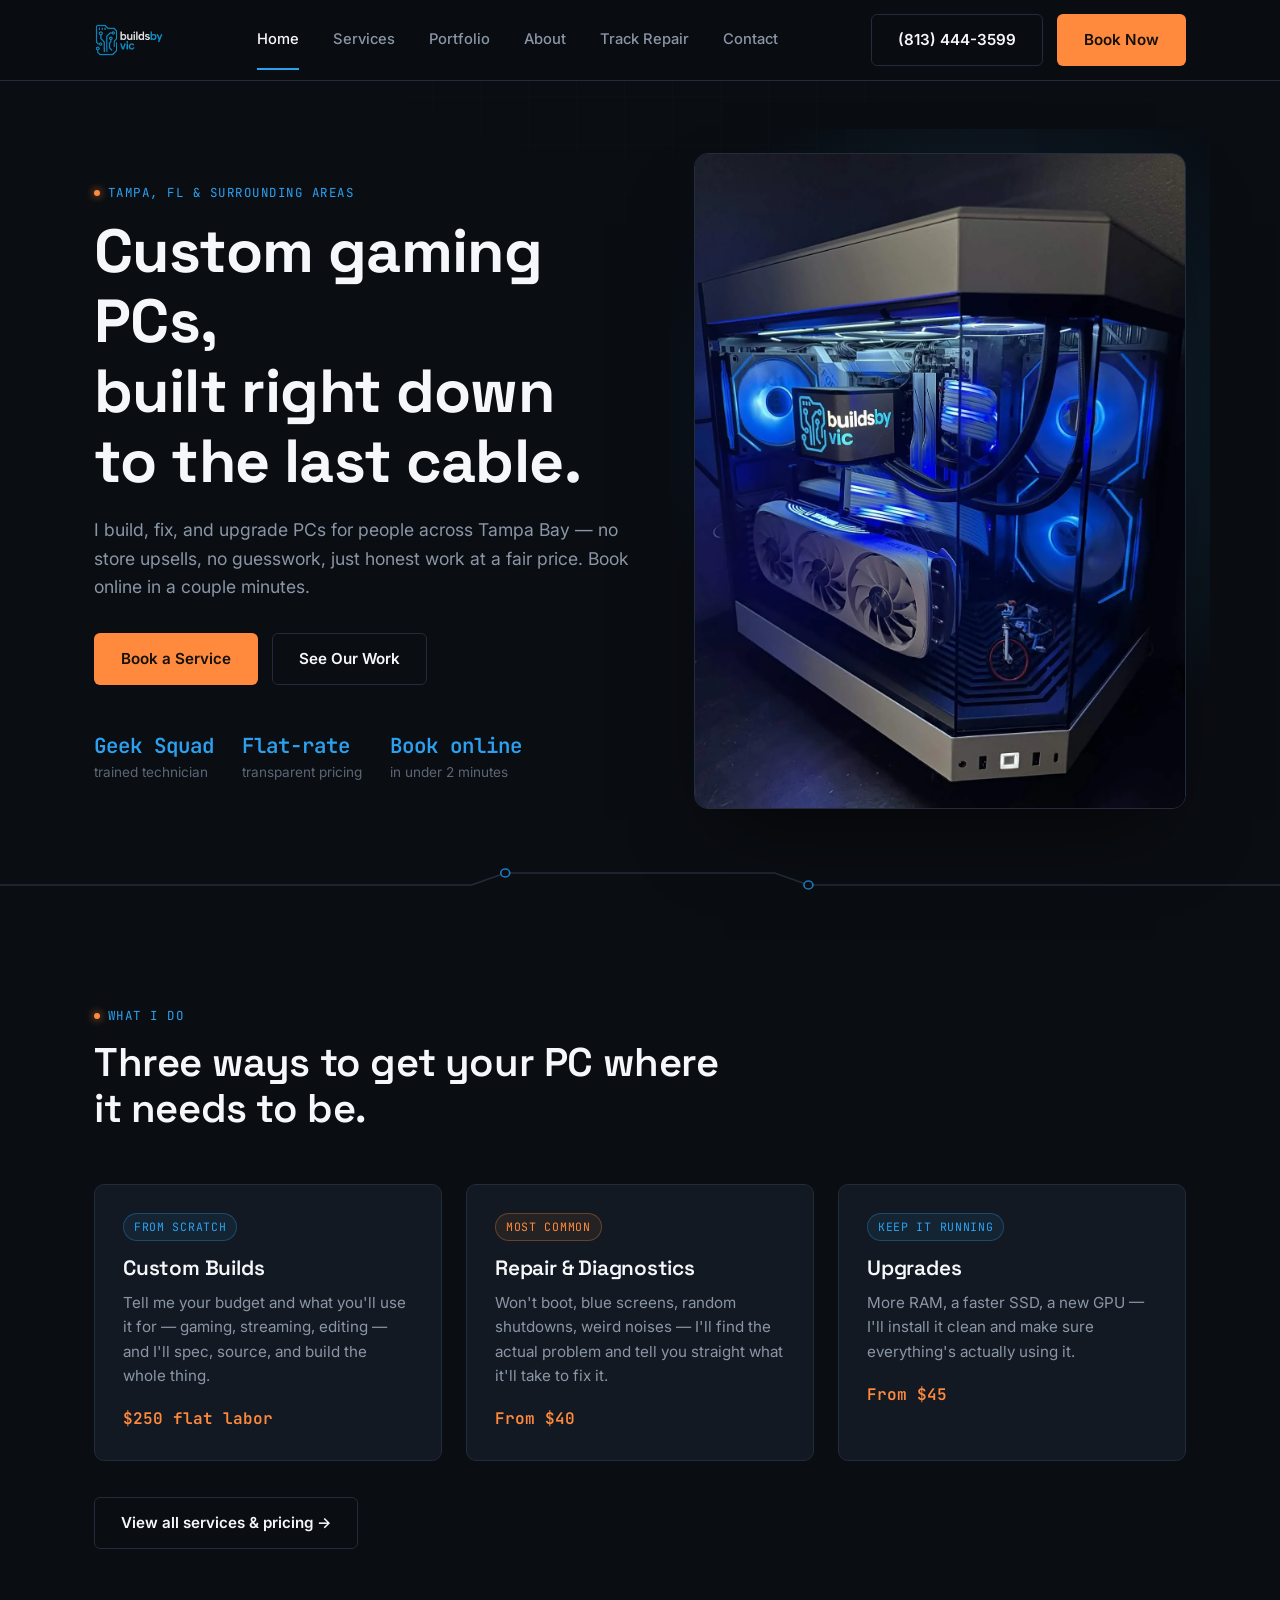
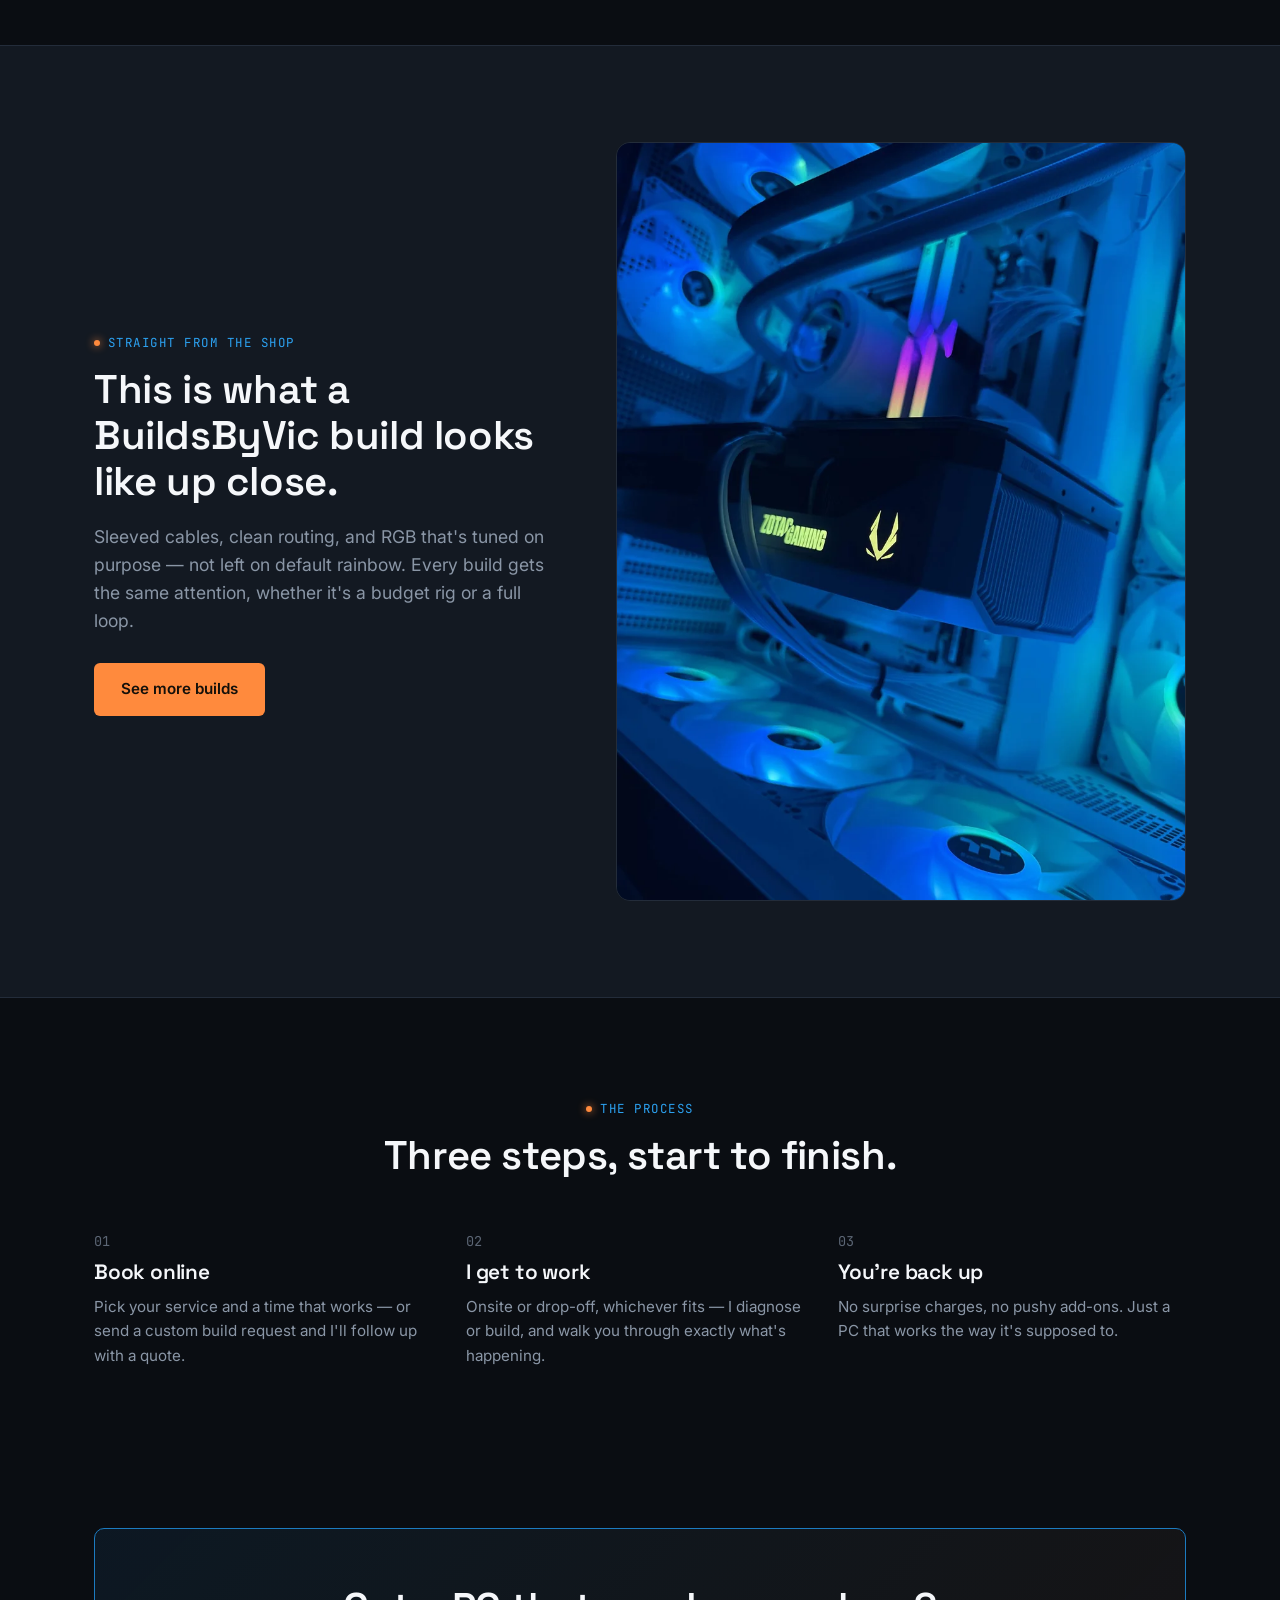
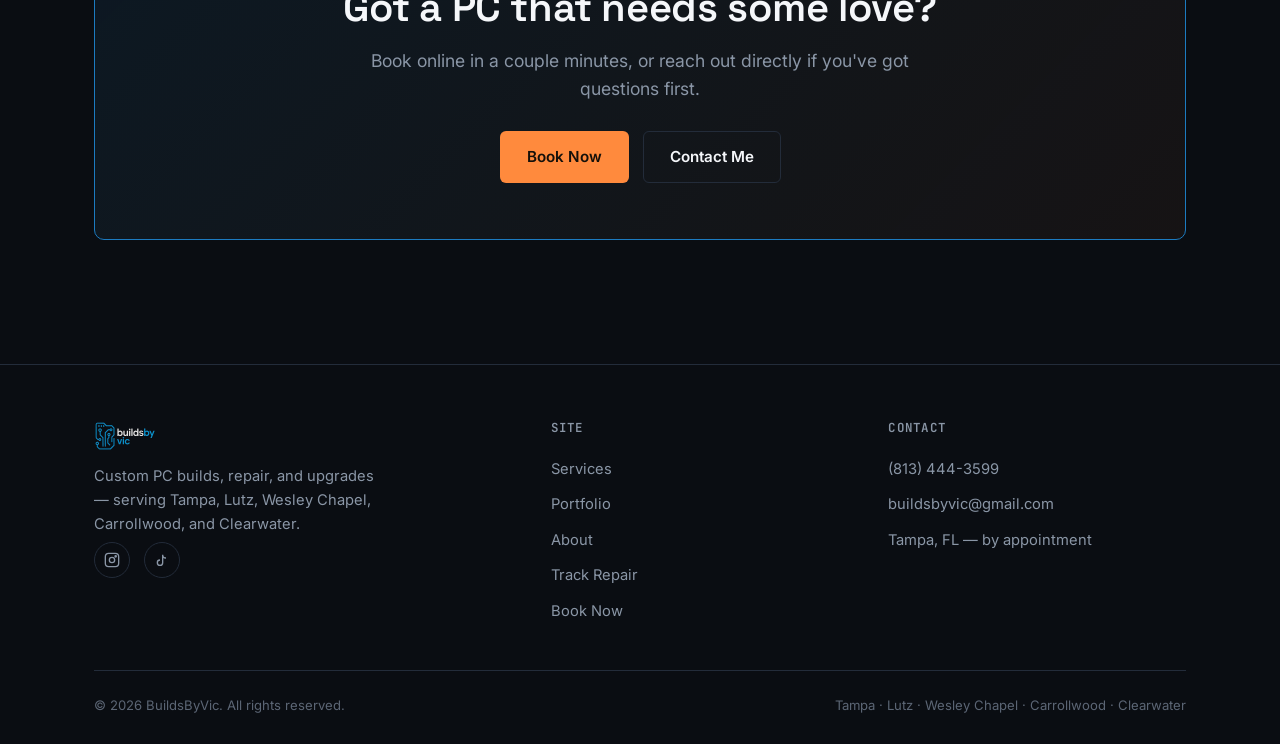
==== index.html @ 9263cfc6 "Hidden updates" ====
<!DOCTYPE html>
<html lang="en">
<head>
<!-- Google tag (gtag.js) -->
<script async src="https://www.googletagmanager.com/gtag/js?id=G-13G6WN4VFG"></script>
<script>
  window.dataLayer = window.dataLayer || [];
  function gtag(){dataLayer.push(arguments);}
  gtag('js', new Date());
  gtag('config', 'G-13G6WN4VFG');
</script>
<meta charset="UTF-8">
<meta name="viewport" content="width=device-width, initial-scale=1.0">
<title>BuildsByVic — Custom Gaming PCs &amp; Computer Repair in Tampa, FL</title>
<meta name="description" content="Custom PC builds, upgrades, and repair in Tampa, FL. Book an appointment online — transparent pricing, no upsells, done right the first time.">
<link rel="icon" type="image/png" href="assets/img/favicon-32.png">
<link rel="apple-touch-icon" href="assets/img/favicon-180.png">
<link rel="stylesheet" href="css/style.css">
<link rel="canonical" href="https://buildsbyvic.com/">
<meta property="og:type" content="website">
<meta property="og:url" content="https://buildsbyvic.com/">
<meta property="og:title" content="BuildsByVic — Custom Gaming PCs &amp; Computer Repair in Tampa, FL">
<meta property="og:description" content="Custom PC builds, upgrades, and repair in Tampa, FL. Book an appointment online — transparent pricing, no upsells, done right the first time.">
<meta property="og:image" content="https://buildsbyvic.com/assets/img/og/og-default.jpg">
<meta property="og:site_name" content="BuildsByVic">
<meta name="twitter:card" content="summary_large_image">
<meta name="twitter:title" content="BuildsByVic — Custom Gaming PCs &amp; Computer Repair in Tampa, FL">
<meta name="twitter:description" content="Custom PC builds, upgrades, and repair in Tampa, FL. Book an appointment online — transparent pricing, no upsells, done right the first time.">
<meta name="twitter:image" content="https://buildsbyvic.com/assets/img/og/og-default.jpg">
<script type="application/ld+json">
{
  "@context": "https://schema.org",
  "@type": "LocalBusiness",
  "name": "BuildsByVic",
  "image": "https://buildsbyvic.com/assets/img/og/og-default.jpg",
  "url": "https://buildsbyvic.com",
  "telephone": "+18134443599",
  "email": "buildsbyvic@gmail.com",
  "priceRange": "$40-$250",
  "description": "Custom PC builds, computer repair, and upgrades serving Tampa, Lutz, Wesley Chapel, Carrollwood, and Clearwater, Florida.",
  "areaServed": [
    {"@type": "City", "name": "Tampa"},
    {"@type": "City", "name": "Lutz"},
    {"@type": "City", "name": "Wesley Chapel"},
    {"@type": "City", "name": "Carrollwood"},
    {"@type": "City", "name": "Clearwater"}
  ],
  "address": {
    "@type": "PostalAddress",
    "addressLocality": "Tampa",
    "addressRegion": "FL",
    "addressCountry": "US"
  },
  "sameAs": [
    "https://instagram.com/buildsbyvic",
    "https://tiktok.com/@buildsbyvic"
  ]
}
</script>
</head>
<body>

<nav class="nav">
  <div class="nav-inner">
    <a href="index.html" class="nav-logo"><img src="assets/img/logo.webp" alt="BuildsByVic"></a>
    <div class="nav-links">
      <a href="index.html" class="active">Home</a>
      <a href="services.html">Services</a>
      <a href="portfolio.html">Portfolio</a>
      <a href="about.html">About</a>
      <a href="track.html">Track Repair</a>
      <a href="contact.html">Contact</a>
    </div>
    <div class="nav-cta">
      <a href="tel:8134443599" class="btn btn-secondary">(813) 444-3599</a>
      <a href="book.html" class="btn btn-primary">Book Now</a>
    </div>
    <button class="nav-toggle" aria-label="Toggle menu">☰</button>
  </div>
  <div class="mobile-menu">
    <a href="index.html" class="active">Home</a>
    <a href="services.html">Services</a>
    <a href="portfolio.html">Portfolio</a>
    <a href="about.html">About</a>
    <a href="track.html">Track Repair</a>
    <a href="contact.html">Contact</a>
    <a href="book.html">Book Now</a>
  </div>
</nav>

<div class="pcb-decor-wrap">
  <div class="pcb-decor-strip pcb-decor-strip-left"></div>
  <div class="pcb-decor-strip pcb-decor-strip-right"></div>


<!-- HERO -->
<section class="section" style="padding-top:72px; padding-bottom:56px;">
  <div class="container" style="display:grid; grid-template-columns:1.05fr 0.95fr; gap:56px; align-items:center;">
    <div class="reveal in">
      <div class="eyebrow">Tampa, FL &amp; surrounding areas</div>
      <h1>Custom gaming PCs,<br>built right down<br>to the last cable.</h1>
      <p class="lede" style="margin-top:20px;">I build, fix, and upgrade PCs for people across Tampa Bay — no store upsells, no guesswork, just honest work at a fair price. Book online in a couple minutes.</p>
      <div style="display:flex; gap:14px; margin-top:32px; flex-wrap:wrap;">
        <a href="book.html" class="btn btn-primary">Book a Service</a>
        <a href="portfolio.html" class="btn btn-secondary">See Our Work</a>
      </div>
      <div style="display:flex; gap:28px; margin-top:44px; flex-wrap:wrap;">
        <div>
          <div class="mono" style="color:var(--blue); font-size:1.3rem; font-weight:600;">Geek Squad</div>
          <div style="color:var(--slate-dim); font-size:0.85rem;">trained technician</div>
        </div>
        <div>
          <div class="mono" style="color:var(--blue); font-size:1.3rem; font-weight:600;">Flat-rate</div>
          <div style="color:var(--slate-dim); font-size:0.85rem;">transparent pricing</div>
        </div>
        <div>
          <div class="mono" style="color:var(--blue); font-size:1.3rem; font-weight:600;">Book online</div>
          <div style="color:var(--slate-dim); font-size:0.85rem;">in under 2 minutes</div>
        </div>
      </div>
    </div>
    <div class="reveal in" style="position:relative;">
      <div style="position:absolute; inset:-24px; background:radial-gradient(circle at 60% 40%, rgba(44,161,240,0.18), transparent 70%); z-index:0;"></div>
      <img src="assets/img/hero-build.webp" alt="Custom BuildsByVic gaming PC with blue RGB lighting" style="position:relative; z-index:1; border-radius:14px; border:1px solid var(--border); box-shadow:0 40px 80px -30px rgba(0,0,0,0.6);">
    </div>
  </div>
</section>

<svg class="trace-divider" viewBox="0 0 1140 40" preserveAspectRatio="none">
  <path d="M0,20 L420,20 L450,8 L690,8 L720,20 L1140,20"></path>
  <circle cx="450" cy="8" r="4"></circle>
  <circle cx="720" cy="20" r="4"></circle>
</svg>

<!-- SERVICES PREVIEW -->
<section class="section">
  <div class="container">
    <div class="section-head reveal">
      <div class="eyebrow">What I do</div>
      <h2>Three ways to get your PC where it needs to be.</h2>
    </div>
    <div class="grid-3">
      <a href="book.html#custom-build" class="card reveal">
        <div class="tag badge-blue" style="margin-bottom:16px;">From scratch</div>
        <h3>Custom Builds</h3>
        <p style="color:var(--slate); margin-top:10px; font-size:0.95rem;">Tell me your budget and what you'll use it for — gaming, streaming, editing — and I'll spec, source, and build the whole thing.</p>
        <div class="mono" style="color:var(--amber); margin-top:18px; font-weight:600;">$250 flat labor</div>
      </a>
      <a href="book.html" class="card reveal">
        <div class="tag badge-amber" style="margin-bottom:16px;">Most common</div>
        <h3>Repair &amp; Diagnostics</h3>
        <p style="color:var(--slate); margin-top:10px; font-size:0.95rem;">Won't boot, blue screens, random shutdowns, weird noises — I'll find the actual problem and tell you straight what it'll take to fix it.</p>
        <div class="mono" style="color:var(--amber); margin-top:18px; font-weight:600;">From $40</div>
      </a>
      <a href="book.html" class="card reveal">
        <div class="tag badge-blue" style="margin-bottom:16px;">Keep it running</div>
        <h3>Upgrades</h3>
        <p style="color:var(--slate); margin-top:10px; font-size:0.95rem;">More RAM, a faster SSD, a new GPU — I'll install it clean and make sure everything's actually using it.</p>
        <div class="mono" style="color:var(--amber); margin-top:18px; font-weight:600;">From $45</div>
      </a>
    </div>
    <div style="margin-top:36px;">
      <a href="services.html" class="btn btn-secondary">View all services &amp; pricing →</a>
    </div>
  </div>
</section>

<!-- FEATURED BUILD -->
<section class="section" style="background:var(--surface); border-top:1px solid var(--border); border-bottom:1px solid var(--border);">
  <div class="container" style="display:grid; grid-template-columns:0.9fr 1.1fr; gap:56px; align-items:center;">
    <div class="reveal" style="order:2;">
      <img src="assets/img/alain-detail.webp" alt="Close-up detail of a client PC build, GPU and RGB fans" style="border-radius:14px; border:1px solid var(--border);">
    </div>
    <div class="reveal" style="order:1;">
      <div class="eyebrow">Straight from the shop</div>
      <h2>This is what a BuildsByVic build looks like up close.</h2>
      <p class="lede" style="margin-top:18px;">Sleeved cables, clean routing, and RGB that's tuned on purpose — not left on default rainbow. Every build gets the same attention, whether it's a budget rig or a full loop.</p>
      <a href="portfolio.html" class="btn btn-primary" style="margin-top:28px;">See more builds</a>
    </div>
  </div>
</section>

<!-- HOW IT WORKS -->
<section class="section">
  <div class="container">
    <div class="section-head center reveal" style="margin-left:auto; margin-right:auto;">
      <div class="eyebrow" style="justify-content:center;">The process</div>
      <h2>Three steps, start to finish.</h2>
    </div>
    <div class="grid-3">
      <div class="reveal">
        <div class="mono" style="color:var(--slate-dim); font-size:0.85rem; margin-bottom:8px;">01</div>
        <h3>Book online</h3>
        <p style="color:var(--slate); margin-top:10px; font-size:0.95rem;">Pick your service and a time that works — or send a custom build request and I'll follow up with a quote.</p>
      </div>
      <div class="reveal">
        <div class="mono" style="color:var(--slate-dim); font-size:0.85rem; margin-bottom:8px;">02</div>
        <h3>I get to work</h3>
        <p style="color:var(--slate); margin-top:10px; font-size:0.95rem;">Onsite or drop-off, whichever fits — I diagnose or build, and walk you through exactly what's happening.</p>
      </div>
      <div class="reveal">
        <div class="mono" style="color:var(--slate-dim); font-size:0.85rem; margin-bottom:8px;">03</div>
        <h3>You're back up</h3>
        <p style="color:var(--slate); margin-top:10px; font-size:0.95rem;">No surprise charges, no pushy add-ons. Just a PC that works the way it's supposed to.</p>
      </div>
    </div>
  </div>
</section>

<!-- CTA BANNER -->
<section class="section-tight">
  <div class="container">
    <div class="card reveal" style="padding:56px; text-align:center; background:linear-gradient(135deg, rgba(44,161,240,0.08), rgba(255,138,61,0.05)); border-color:var(--blue-dim);">
      <h2>Got a PC that needs some love?</h2>
      <p class="lede" style="margin:16px auto 0; text-align:center;">Book online in a couple minutes, or reach out directly if you've got questions first.</p>
      <div style="display:flex; gap:14px; justify-content:center; margin-top:28px; flex-wrap:wrap;">
        <a href="book.html" class="btn btn-primary">Book Now</a>
        <a href="contact.html" class="btn btn-secondary">Contact Me</a>
      </div>
    </div>
  </div>
</section>

</div>

<footer class="footer">
  <div class="container">
    <div class="footer-grid">
      <div>
        <a href="index.html" class="footer-logo"><img src="assets/img/logo.webp" alt="BuildsByVic"></a>
        <p class="footer-desc">Custom PC builds, repair, and upgrades — serving Tampa, Lutz, Wesley Chapel, Carrollwood, and Clearwater.</p>
        <div class="footer-social">
          <a href="https://instagram.com/buildsbyvic" aria-label="Instagram" target="_blank" rel="noopener"><svg viewBox="0 0 24 24" fill="none" stroke-width="2"><rect x="2" y="2" width="20" height="20" rx="5"/><circle cx="12" cy="12" r="4"/><circle cx="17.5" cy="6.5" r="1"/></svg></a>
          <a href="https://tiktok.com/@buildsbyvic" aria-label="TikTok" target="_blank" rel="noopener"><svg viewBox="0 0 24 24" fill="none" stroke-width="2"><path d="M9 12a4 4 0 1 0 4 4V4a5 5 0 0 0 5 5"/></svg></a>
        </div>
      </div>
      <div class="footer-col">
        <h4>Site</h4>
        <a href="services.html">Services</a>
        <a href="portfolio.html">Portfolio</a>
        <a href="about.html">About</a>
        <a href="track.html">Track Repair</a>
        <a href="book.html">Book Now</a>
      </div>
      <div class="footer-col">
        <h4>Contact</h4>
        <a href="tel:8134443599">(813) 444-3599</a>
        <a href="mailto:buildsbyvic@gmail.com">buildsbyvic@gmail.com</a>
        <p>Tampa, FL — by appointment</p>
      </div>
    </div>
    <div class="footer-bottom">
      <span>© <span id="year"></span> BuildsByVic. All rights reserved.</span>
      <span>Tampa · Lutz · Wesley Chapel · Carrollwood · Clearwater</span>
    </div>
  </div>
</footer>

<script>document.getElementById('year').textContent = new Date().getFullYear();</script>
<script src="js/main.js"></script>
</body>
</html>
---- css/style.css ----
/* ========================================================================
   BuildsByVic — Design System
   Palette:  #0A0D12 base / #131922 surface / #1A2230 surface-hi
             #2CA1F0 signal blue / #FF8A3D warm amber / #F5F7FA off-white
             #8A96A6 slate (secondary text)
   Type:     Space Grotesk (display) / Inter (body) / JetBrains Mono (spec/price)
   ======================================================================== */

@import url('https://fonts.googleapis.com/css2?family=Space+Grotesk:wght@500;600;700&family=Inter:wght@400;500;600;700&family=JetBrains+Mono:wght@400;500;600&display=swap');

:root {
  --bg: #0A0D12;
  --surface: #131922;
  --surface-hi: #1A2230;
  --border: #232C3A;
  --blue: #2CA1F0;
  --blue-dim: #1C7BC0;
  --amber: #FF8A3D;
  --amber-dim: #E06F22;
  --white: #F5F7FA;
  --slate: #8A96A6;
  --slate-dim: #5C6675;

  --font-display: 'Space Grotesk', sans-serif;
  --font-body: 'Inter', sans-serif;
  --font-mono: 'JetBrains Mono', monospace;

  --container: 1140px;
  --radius: 10px;
  --radius-sm: 6px;
}

* { margin: 0; padding: 0; box-sizing: border-box; }

html { scroll-behavior: smooth; }

@media (prefers-reduced-motion: reduce) {
  html { scroll-behavior: auto; }
  * { animation-duration: 0.01ms !important; animation-iteration-count: 1 !important; transition-duration: 0.01ms !important; }
}

body {
  background: var(--bg);
  color: var(--white);
  font-family: var(--font-body);
  line-height: 1.6;
  -webkit-font-smoothing: antialiased;
  overflow-x: hidden;
}

/* Faint circuit-grid ambient background */
body::before {
  content: "";
  position: fixed;
  inset: 0;
  background-image:
    linear-gradient(rgba(44,161,240,0.035) 1px, transparent 1px),
    linear-gradient(90deg, rgba(44,161,240,0.035) 1px, transparent 1px);
  background-size: 48px 48px;
  pointer-events: none;
  z-index: 0;
  mask-image: radial-gradient(ellipse 80% 60% at 50% 0%, black 0%, transparent 70%);
}

a { color: inherit; text-decoration: none; }
img { max-width: 100%; display: block; }
ul { list-style: none; }
button { font-family: inherit; cursor: pointer; }

.container {
  max-width: var(--container);
  margin: 0 auto;
  padding: 0 24px;
  position: relative;
  z-index: 1;
}

section { position: relative; z-index: 1; }

/* ---------- Typography ---------- */

h1, h2, h3, h4 {
  font-family: var(--font-display);
  font-weight: 600;
  letter-spacing: -0.01em;
  line-height: 1.15;
}

h1 { font-size: clamp(2.4rem, 5vw, 3.8rem); font-weight: 700; }
h2 { font-size: clamp(1.8rem, 3.2vw, 2.5rem); }
h3 { font-size: 1.3rem; }

.eyebrow {
  font-family: var(--font-mono);
  font-size: 0.78rem;
  letter-spacing: 0.12em;
  text-transform: uppercase;
  color: var(--blue);
  display: inline-flex;
  align-items: center;
  gap: 8px;
  margin-bottom: 14px;
}

.eyebrow::before {
  content: "";
  width: 6px;
  height: 6px;
  border-radius: 50%;
  background: var(--amber);
  box-shadow: 0 0 8px var(--amber);
}

.lede {
  color: var(--slate);
  font-size: 1.1rem;
  max-width: 56ch;
}

.mono { font-family: var(--font-mono); }

/* ---------- Buttons ---------- */

.btn {
  display: inline-flex;
  align-items: center;
  gap: 8px;
  padding: 13px 26px;
  border-radius: var(--radius-sm);
  font-family: var(--font-body);
  font-weight: 600;
  font-size: 0.95rem;
  border: 1px solid transparent;
  transition: transform 0.15s ease, box-shadow 0.15s ease, background 0.15s ease, border-color 0.15s ease;
  white-space: nowrap;
}

.btn:focus-visible { outline: 2px solid var(--amber); outline-offset: 3px; }

.btn-primary {
  background: var(--amber);
  color: #14100A;
}
.btn-primary:hover { background: #FFA05F; transform: translateY(-1px); box-shadow: 0 8px 24px -8px rgba(255,138,61,0.5); }

.btn-secondary {
  background: transparent;
  color: var(--white);
  border-color: var(--border);
}
.btn-secondary:hover { border-color: var(--blue); color: var(--blue); }

.btn-block { width: 100%; justify-content: center; }

/* ---------- Nav ---------- */

.nav {
  position: sticky;
  top: 0;
  z-index: 50;
  background: rgba(10,13,18,0.85);
  backdrop-filter: blur(10px);
  border-bottom: 1px solid var(--border);
}

.nav-inner {
  display: flex;
  align-items: center;
  justify-content: space-between;
  padding: 14px 24px;
  max-width: var(--container);
  margin: 0 auto;
}

.nav-logo img { height: 34px; width: auto; }

.nav-links {
  display: flex;
  align-items: center;
  gap: 34px;
}

.nav-links a {
  font-size: 0.92rem;
  font-weight: 500;
  color: var(--slate);
  transition: color 0.15s ease;
  position: relative;
}

.nav-links a:hover, .nav-links a.active { color: var(--white); }

.nav-links a.active::after {
  content: "";
  position: absolute;
  left: 0; right: 0; bottom: -18px;
  height: 2px;
  background: var(--blue);
}

.nav-cta { display: flex; align-items: center; gap: 14px; }

.nav-toggle {
  display: none;
  background: none;
  border: none;
  color: var(--white);
  font-size: 1.5rem;
}

@media (max-width: 860px) {
  .nav-links { display: none; }
  .nav-toggle { display: block; }
  .nav-cta .btn-secondary { display: none; }
}

/* Mobile menu */
.mobile-menu {
  display: none;
  flex-direction: column;
  background: var(--surface);
  border-bottom: 1px solid var(--border);
  padding: 8px 24px 20px;
}
.mobile-menu.open { display: flex; }
.mobile-menu a {
  padding: 12px 0;
  border-bottom: 1px solid var(--border);
  color: var(--slate);
  font-weight: 500;
}
.mobile-menu a:last-child { border-bottom: none; }
.mobile-menu a.active { color: var(--blue); }

/* ---------- Circuit trace divider (signature element) ---------- */

.trace-divider {
  display: block;
  width: 100%;
  height: 40px;
  margin: 0 auto;
}

.trace-divider path {
  fill: none;
  stroke: var(--border);
  stroke-width: 1.5;
}

.trace-divider circle {
  fill: var(--bg);
  stroke: var(--blue-dim);
  stroke-width: 1.5;
}

/* ---------- Sections ---------- */

.section { padding: 96px 0; }
.section-tight { padding: 64px 0; }

.section-head {
  max-width: 640px;
  margin-bottom: 52px;
}
.section-head.center { margin-left: auto; margin-right: auto; text-align: center; }

/* ---------- Cards ---------- */

.card {
  background: var(--surface);
  border: 1px solid var(--border);
  border-radius: var(--radius);
  padding: 28px;
  transition: border-color 0.2s ease, transform 0.2s ease;
  display: block;
  text-decoration: none;
}

.card:hover { border-color: var(--blue-dim); }

/* ---------- Footer ---------- */

.footer {
  border-top: 1px solid var(--border);
  padding: 56px 0 28px;
  margin-top: 60px;
}

.footer-grid {
  display: grid;
  grid-template-columns: 1.4fr 1fr 1fr;
  gap: 40px;
  margin-bottom: 40px;
}

.footer-logo img { height: 30px; margin-bottom: 14px; }
.footer-desc { color: var(--slate); font-size: 0.92rem; max-width: 32ch; }

.footer-col h4 {
  font-family: var(--font-mono);
  font-size: 0.78rem;
  letter-spacing: 0.1em;
  text-transform: uppercase;
  color: var(--slate);
  margin-bottom: 16px;
}

.footer-col a, .footer-col p {
  display: block;
  color: var(--slate);
  font-size: 0.92rem;
  padding: 6px 0;
  transition: color 0.15s ease;
}
.footer-col a:hover { color: var(--blue); }

.footer-social { display: flex; gap: 14px; margin-top: 6px; }
.footer-social a {
  width: 36px; height: 36px;
  border: 1px solid var(--border);
  border-radius: 50%;
  display: flex; align-items: center; justify-content: center;
  padding: 0;
}
.footer-social a:hover { border-color: var(--blue); background: rgba(44,161,240,0.08); }
.footer-social svg { width: 16px; height: 16px; stroke: var(--slate); }
.footer-social a:hover svg { stroke: var(--blue); }

.footer-bottom {
  border-top: 1px solid var(--border);
  padding-top: 24px;
  display: flex;
  justify-content: space-between;
  align-items: center;
  flex-wrap: wrap;
  gap: 12px;
  color: var(--slate-dim);
  font-size: 0.82rem;
}

@media (max-width: 720px) {
  .footer-grid { grid-template-columns: 1fr; gap: 32px; }
}

/* ---------- Utility ---------- */

.grid-2 { display: grid; grid-template-columns: 1fr 1fr; gap: 28px; }
.grid-3 { display: grid; grid-template-columns: repeat(3, 1fr); gap: 24px; }
@media (max-width: 860px) {
  .grid-2, .grid-3 { grid-template-columns: 1fr; }
}

.tag {
  display: inline-block;
  font-family: var(--font-mono);
  font-size: 0.72rem;
  letter-spacing: 0.06em;
  text-transform: uppercase;
  padding: 4px 10px;
  border-radius: 100px;
  border: 1px solid var(--border);
  color: var(--slate);
}

.badge-amber {
  color: var(--amber);
  border-color: rgba(255,138,61,0.3);
  background: rgba(255,138,61,0.08);
}
.badge-blue {
  color: var(--blue);
  border-color: rgba(44,161,240,0.3);
  background: rgba(44,161,240,0.08);
}

/* Page-load fade-in — pure CSS, no JS dependency, so nothing can get stuck invisible */
.reveal {
  opacity: 0;
  animation: fadeInUp 0.7s ease forwards;
}
@keyframes fadeInUp {
  from { opacity: 0; transform: translateY(14px); }
  to { opacity: 1; transform: translateY(0); }
}

/* Staggered cascade for grid items */
.grid-2 .reveal:nth-child(1), .grid-3 .reveal:nth-child(1), .portfolio-grid .reveal:nth-child(1) { animation-delay: 0.05s; }
.grid-2 .reveal:nth-child(2), .grid-3 .reveal:nth-child(2), .portfolio-grid .reveal:nth-child(2) { animation-delay: 0.12s; }
.grid-2 .reveal:nth-child(3), .grid-3 .reveal:nth-child(3), .portfolio-grid .reveal:nth-child(3) { animation-delay: 0.19s; }
.grid-3 .reveal:nth-child(4), .portfolio-grid .reveal:nth-child(4) { animation-delay: 0.26s; }
.grid-3 .reveal:nth-child(5), .portfolio-grid .reveal:nth-child(5) { animation-delay: 0.33s; }
.grid-3 .reveal:nth-child(6), .portfolio-grid .reveal:nth-child(6) { animation-delay: 0.40s; }
.portfolio-grid .reveal:nth-child(7) { animation-delay: 0.47s; }
.portfolio-grid .reveal:nth-child(8) { animation-delay: 0.54s; }
.portfolio-grid .reveal:nth-child(9) { animation-delay: 0.61s; }

/* ---------- Page hero shared ---------- */

.page-hero {
  padding: 64px 0 56px;
  border-bottom: 1px solid var(--border);
}

/* ---------- About page background texture ---------- */

.about-bg-wrap {
  position: relative;
  overflow: hidden;
}
.about-bg-wrap .bg-image {
  position: absolute;
  inset: 0;
  width: 100%;
  height: 100%;
  object-fit: cover;
  object-position: center top;
  opacity: 0.55;
  z-index: 0;
}
.about-bg-wrap::after {
  content: "";
  position: absolute;
  inset: 0;
  background: linear-gradient(180deg, rgba(10,13,18,0.5) 0%, rgba(10,13,18,0.72) 45%, var(--bg) 100%);
  z-index: 0;
}
.about-bg-wrap > * {
  position: relative;
  z-index: 1;
}

.bio-bubble {
  background: rgba(19,25,34,0.85);
  backdrop-filter: blur(8px);
  -webkit-backdrop-filter: blur(8px);
  border: 1px solid var(--border);
  border-radius: 20px;
  padding: 40px;
}
@media (max-width: 640px) {
  .bio-bubble { padding: 28px 22px; }
}

.decorative-band {
  position: relative;
  width: 100%;
  height: 180px;
  overflow: hidden;
}
.decorative-band img {
  width: 100%;
  height: 100%;
  object-fit: cover;
  display: block;
}
.decorative-band::before {
  content: "";
  position: absolute;
  inset: 0;
  background: linear-gradient(180deg, var(--bg) 0%, rgba(10,13,18,0.15) 25%, rgba(10,13,18,0.15) 75%, var(--bg) 100%);
}

.portfolio-grid {
  display: grid;
  grid-template-columns: repeat(3, 1fr);
  gap: 20px;
}
@media (max-width: 860px) {
  .portfolio-grid { grid-template-columns: repeat(2, 1fr); }
}
@media (max-width: 560px) {
  .portfolio-grid { grid-template-columns: 1fr; }
}

.portfolio-card {
  position: relative;
  border-radius: var(--radius);
  overflow: hidden;
  border: 1px solid var(--border);
  aspect-ratio: 3 / 4;
  transition: border-color 0.2s ease;
  cursor: pointer;
}
.portfolio-card:hover { border-color: var(--blue-dim); }

.portfolio-card img {
  width: 100%;
  height: 100%;
  object-fit: cover;
  display: block;
  transition: transform 0.4s ease;
}
.portfolio-card:hover img { transform: scale(1.04); }

.portfolio-card-info {
  position: absolute;
  left: 0; right: 0; bottom: 0;
  padding: 20px 18px 16px;
  background: linear-gradient(to top, rgba(10,13,18,0.95) 0%, rgba(10,13,18,0.75) 45%, transparent 100%);
}

.portfolio-card-info h3 {
  font-family: var(--font-display);
  font-size: 1.15rem;
  font-weight: 600;
  color: var(--white);
}

.portfolio-card-info p {
  font-family: var(--font-mono);
  font-size: 0.75rem;
  color: var(--slate);
  margin-top: 3px;
  letter-spacing: 0.02em;
}

/* ---------- Decorative PCB trace margins (wide screens only, tiles down the page) ---------- */

.pcb-decor-wrap {
  position: relative;
  --pcb-w: clamp(340px, calc((100vw - 1140px) / 2 - 40px), 900px);
}
.pcb-decor-strip {
  position: absolute;
  top: 0;
  bottom: 0;
  width: var(--pcb-w);
  background-repeat: repeat-y;
  background-size: var(--pcb-w) calc(var(--pcb-w) * 3);
  opacity: 0.28;
  pointer-events: none;
  z-index: 0;
  display: none;
}
.pcb-decor-strip-left {
  left: -40px;
  background-image: url('../assets/img/decor/pcb-trace-left.png');
  background-position: top left;
}
.pcb-decor-strip-right {
  right: -40px;
  background-image: url('../assets/img/decor/pcb-trace-right.png');
  background-position: top right;
}

@media (min-width: 1900px) {
  .pcb-decor-strip { display: block; }
}

.lightbox-backdrop {
  position: fixed;
  inset: 0;
  background: rgba(5,7,10,0);
  z-index: 200;
  display: none;
  transition: background 0.35s ease;
}
.lightbox-backdrop.open {
  display: block;
  background: rgba(5,7,10,0.85);
}

.lightbox-card {
  position: fixed;
  z-index: 201;
  border-radius: var(--radius);
  overflow: hidden;
  border: 1px solid var(--border);
  box-shadow: 0 40px 100px -20px rgba(0,0,0,0.7);
  transition: top 0.4s cubic-bezier(0.22, 1, 0.36, 1),
              left 0.4s cubic-bezier(0.22, 1, 0.36, 1),
              width 0.4s cubic-bezier(0.22, 1, 0.36, 1),
              height 0.4s cubic-bezier(0.22, 1, 0.36, 1);
  display: none;
}
.lightbox-card.open { display: block; }

.lightbox-card img {
  width: 100%;
  height: 100%;
  object-fit: cover;
  display: block;
}

.lightbox-card .portfolio-card-info {
  padding: 26px 26px 22px;
}
.lightbox-card .portfolio-card-info h3 {
  font-size: 1.5rem;
}
.lightbox-card .portfolio-card-info p {
  font-size: 0.85rem;
  margin-top: 6px;
}

.lightbox-close {
  position: absolute;
  top: 16px;
  right: 16px;
  width: 36px;
  height: 36px;
  border-radius: 50%;
  background: rgba(10,13,18,0.7);
  border: 1px solid var(--border);
  color: var(--white);
  display: flex;
  align-items: center;
  justify-content: center;
  font-size: 1.1rem;
  cursor: pointer;
  opacity: 0;
  transition: opacity 0.2s ease, background 0.2s ease;
}
.lightbox-card.open .lightbox-close { opacity: 1; }
.lightbox-close:hover { background: rgba(10,13,18,0.9); border-color: var(--blue-dim); }

@media (prefers-reduced-motion: reduce) {
  .lightbox-card { transition: none; }
}
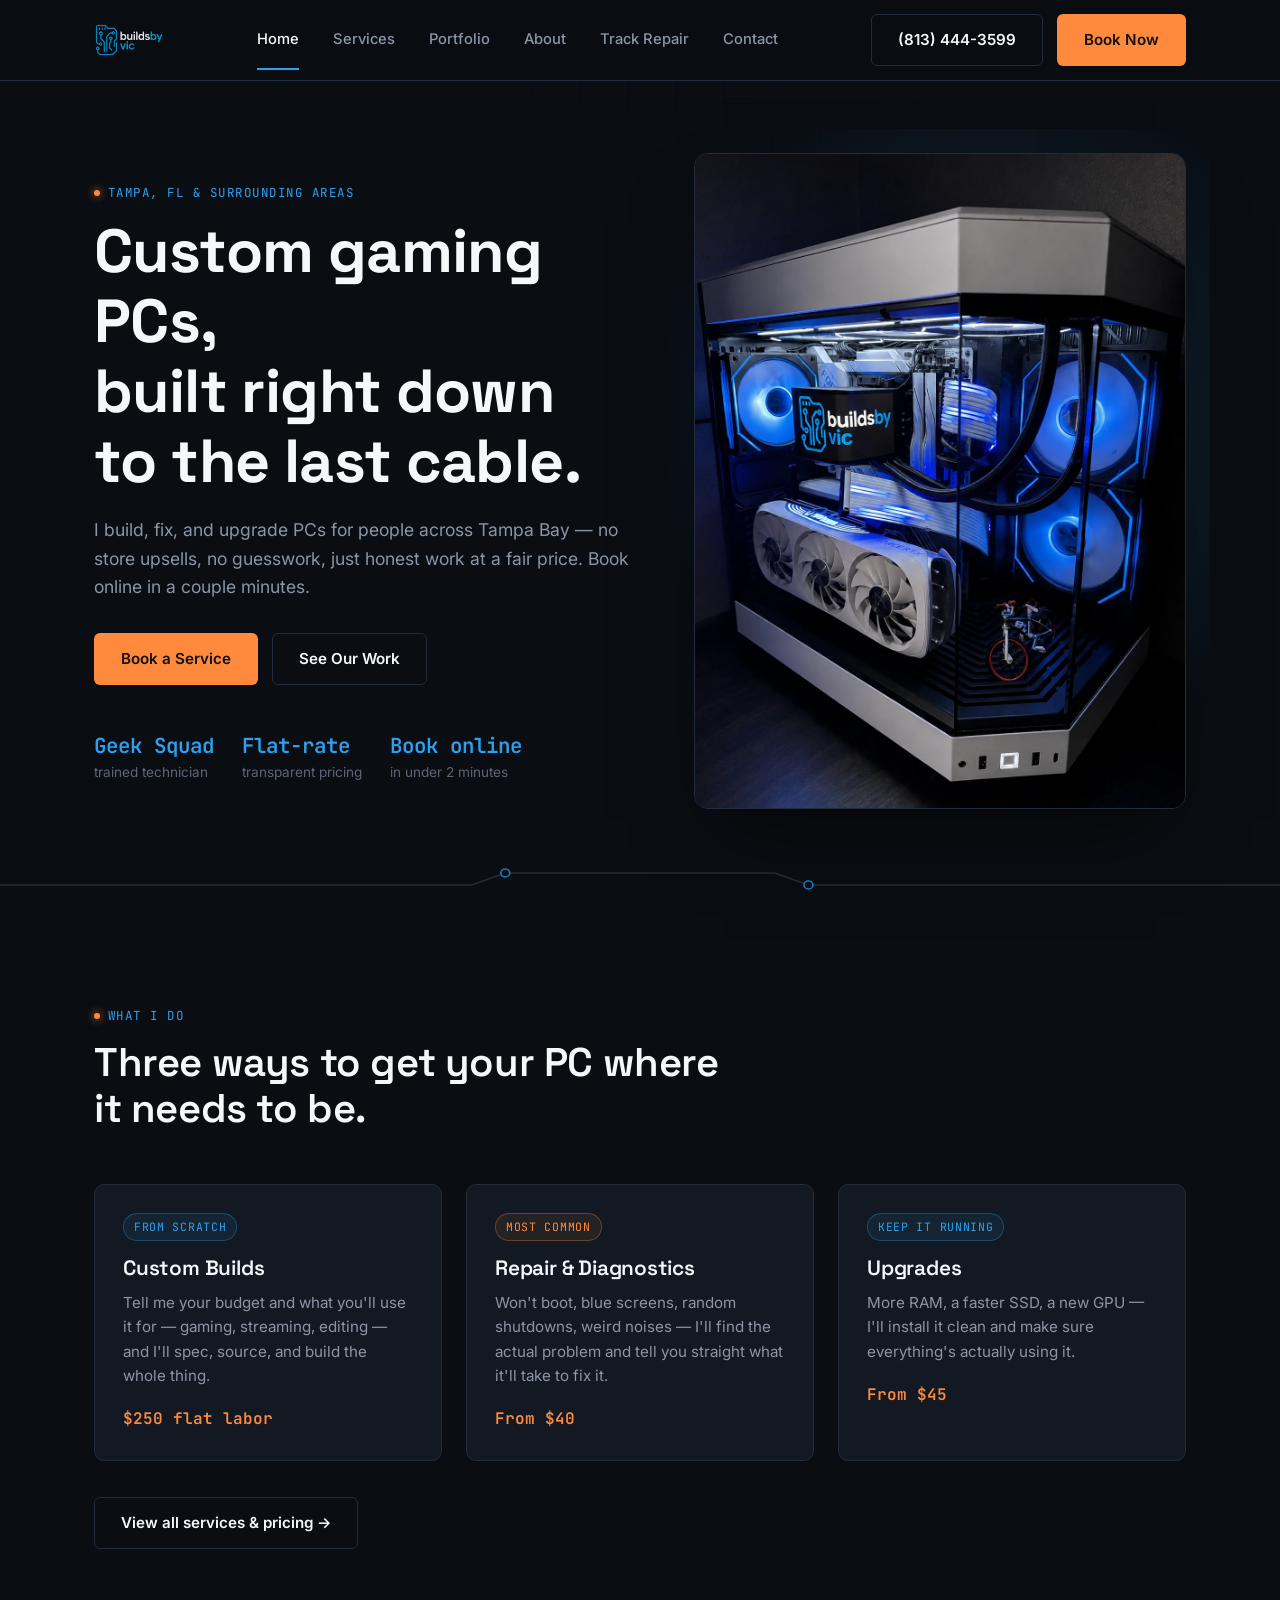
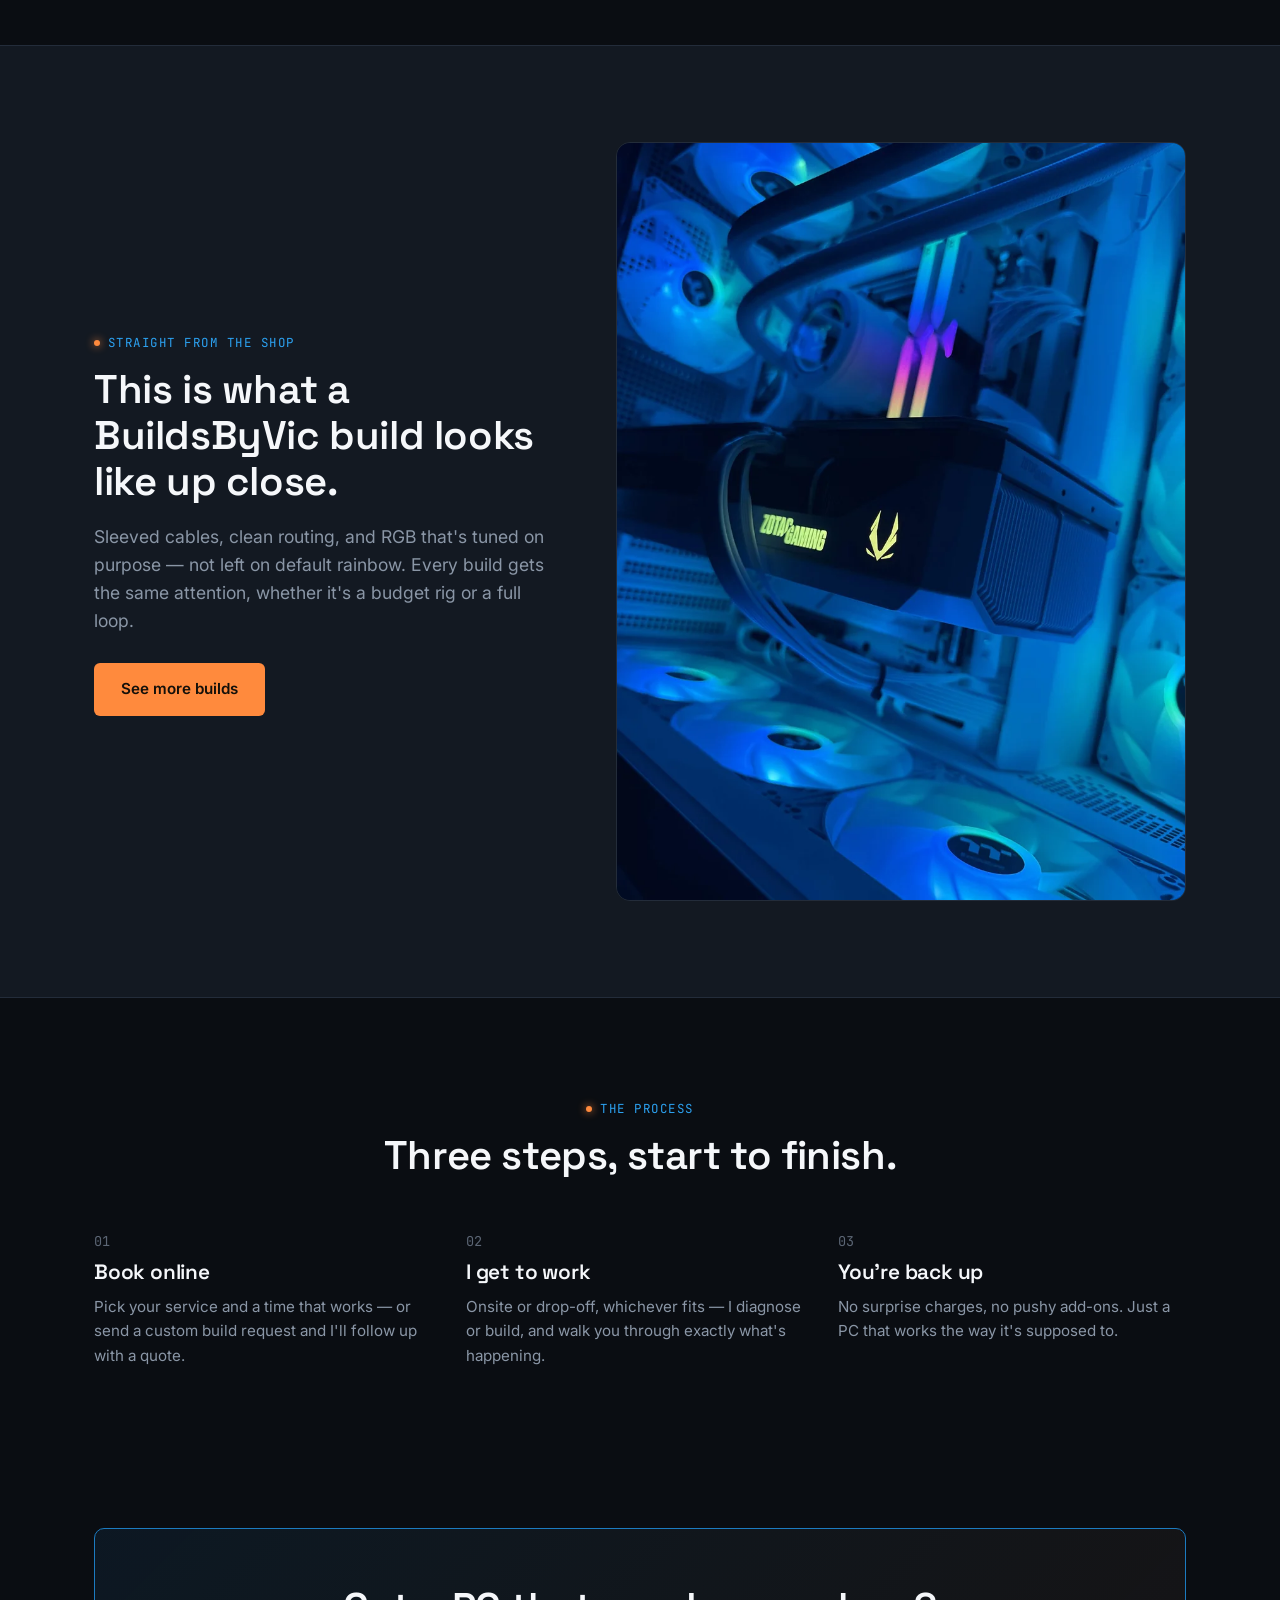
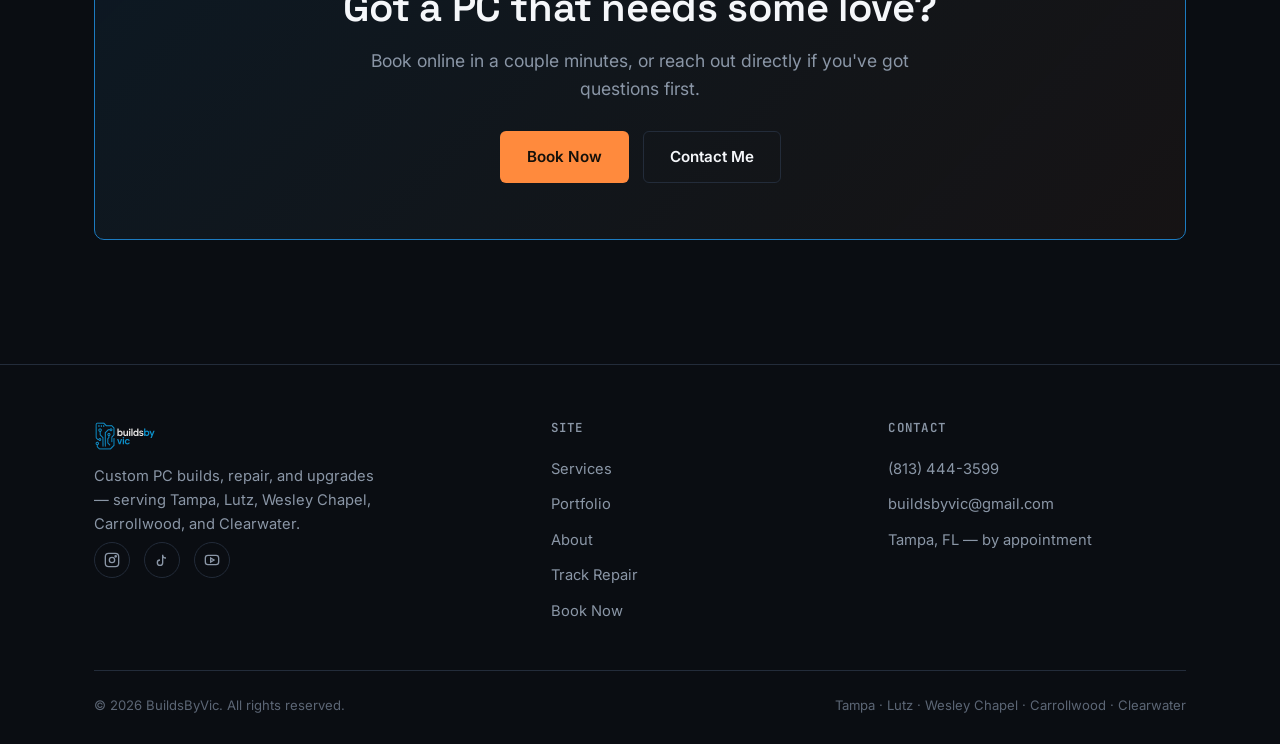
==== commit 3675aa3b: "updates" ====
--- a/index.html
+++ b/index.html
@@ -232,6 +232,7 @@
         <div class="footer-social">
           <a href="https://instagram.com/buildsbyvic" aria-label="Instagram" target="_blank" rel="noopener"><svg viewBox="0 0 24 24" fill="none" stroke-width="2"><rect x="2" y="2" width="20" height="20" rx="5"/><circle cx="12" cy="12" r="4"/><circle cx="17.5" cy="6.5" r="1"/></svg></a>
           <a href="https://tiktok.com/@buildsbyvic" aria-label="TikTok" target="_blank" rel="noopener"><svg viewBox="0 0 24 24" fill="none" stroke-width="2"><path d="M9 12a4 4 0 1 0 4 4V4a5 5 0 0 0 5 5"/></svg></a>
+          <a href="https://www.youtube.com/@BuildsByVic" aria-label="YouTube" target="_blank" rel="noopener"><svg viewBox="0 0 24 24" fill="none" stroke-width="2"><rect x="2" y="5" width="20" height="14" rx="4"/><path d="M10 9l5 3-5 3z"/></svg></a>
         </div>
       </div>
       <div class="footer-col">
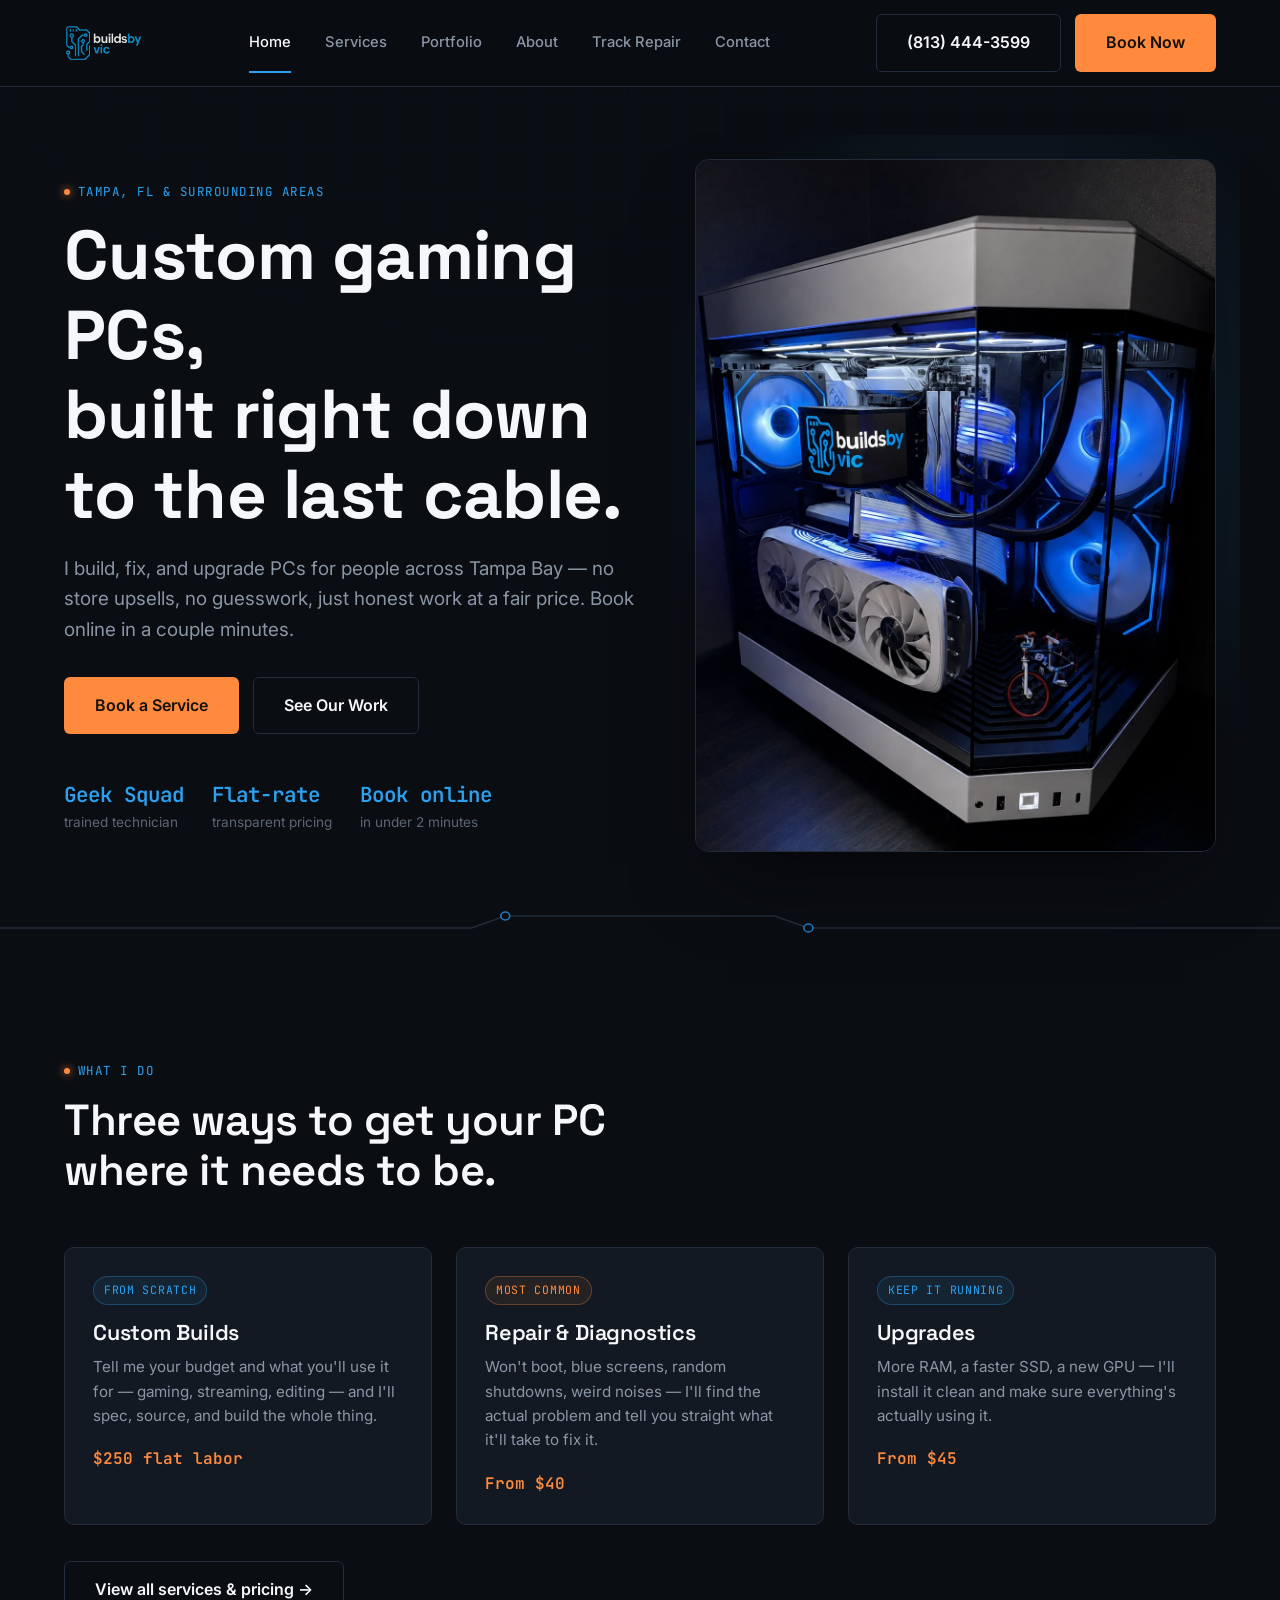
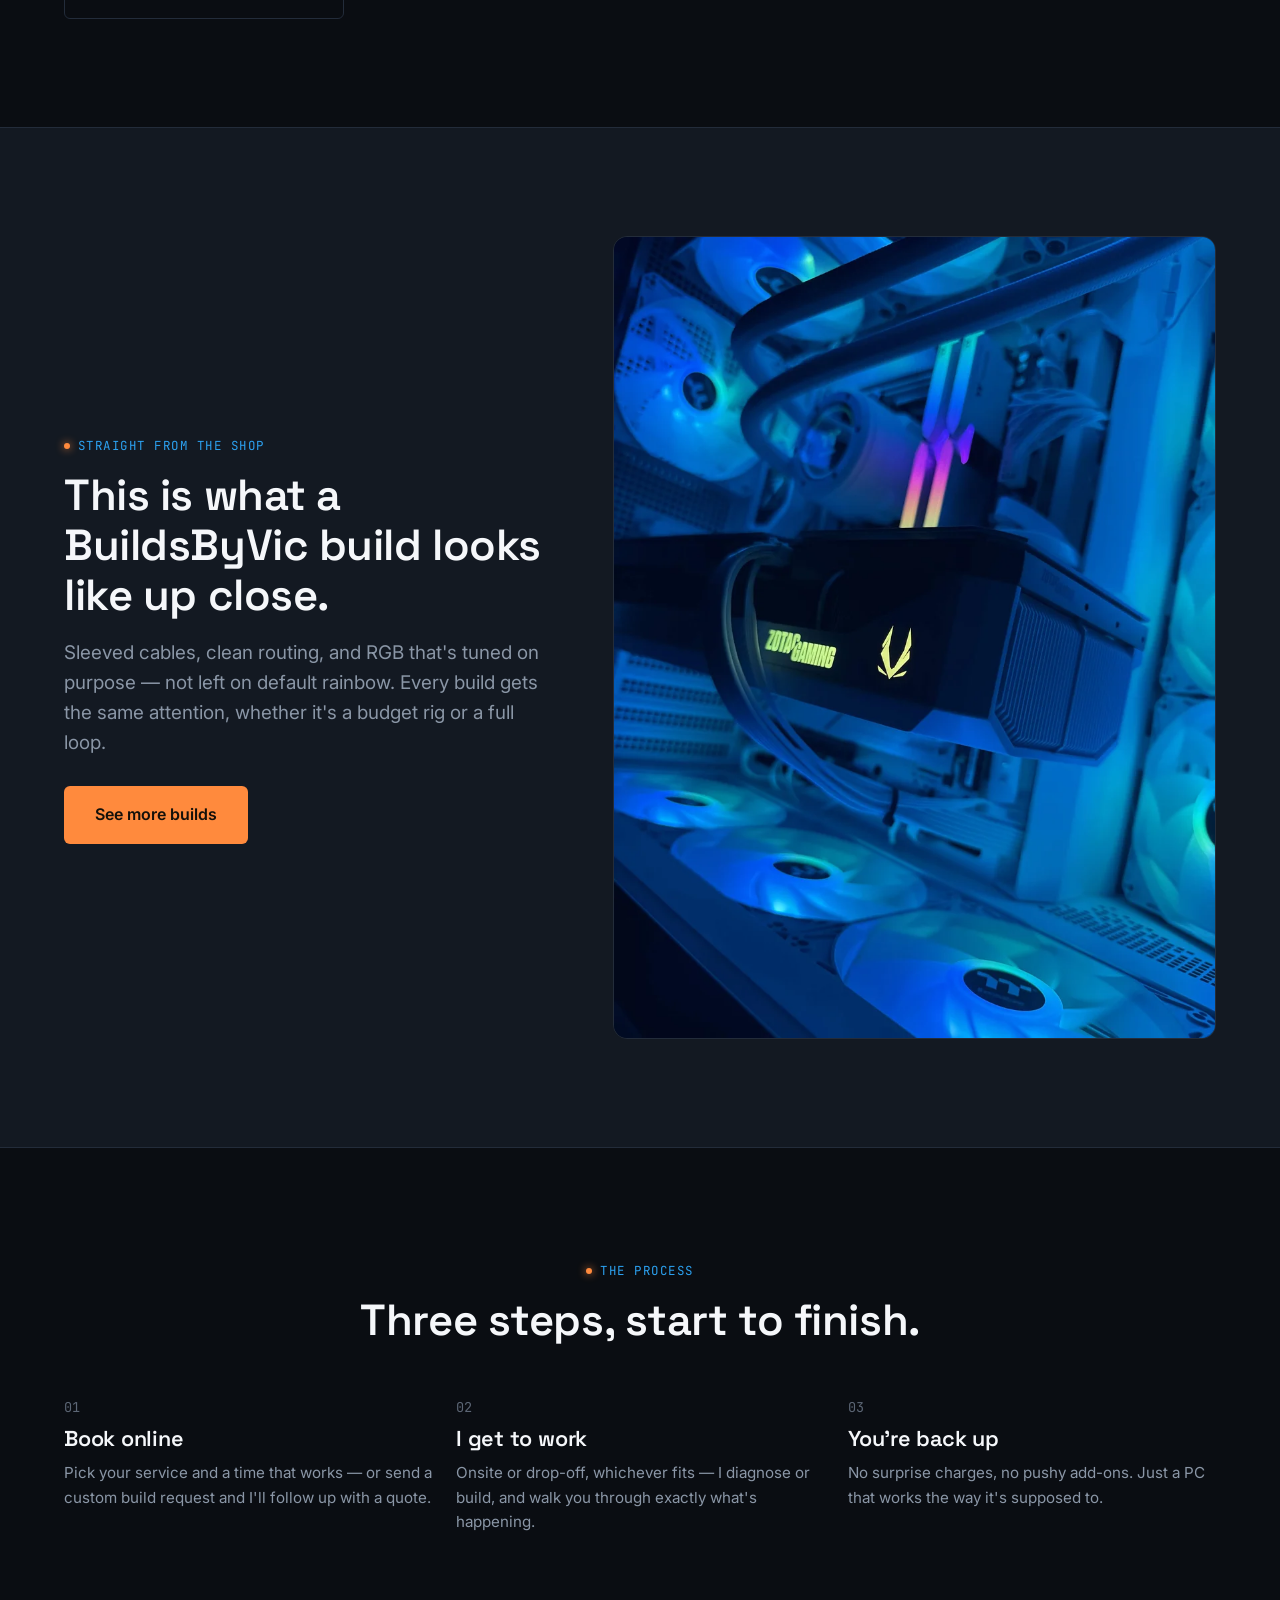
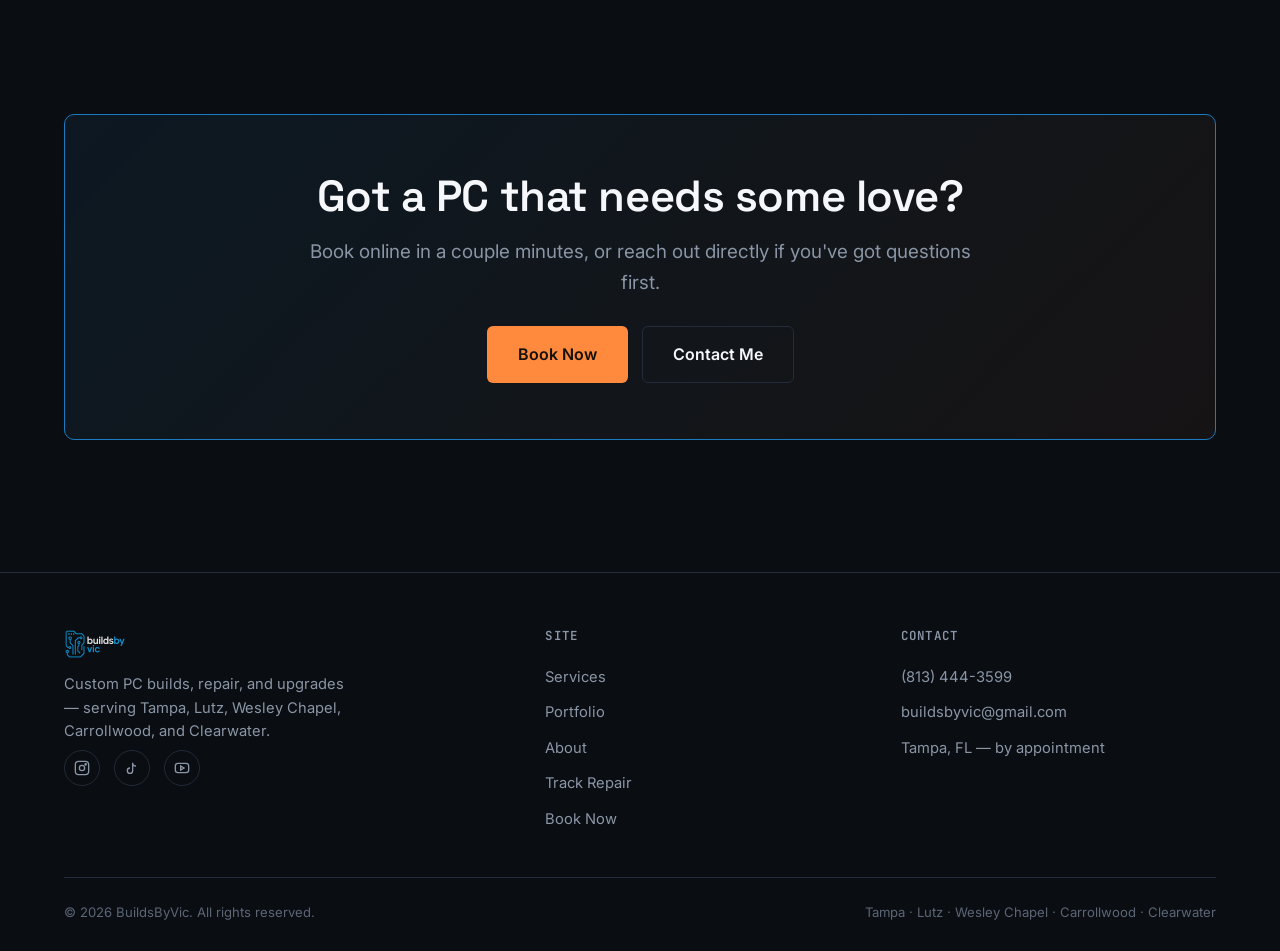
==== commit ed467c83: "fixes" ====
--- a/index.html
+++ b/index.html
@@ -95,7 +95,7 @@
 
 <!-- HERO -->
 <section class="section" style="padding-top:72px; padding-bottom:56px;">
-  <div class="container" style="display:grid; grid-template-columns:1.05fr 0.95fr; gap:56px; align-items:center;">
+  <div class="container split-2col" style="--col-a:1.05fr; --col-b:0.95fr; gap:56px;">
     <div class="reveal in">
       <div class="eyebrow">Tampa, FL &amp; surrounding areas</div>
       <h1>Custom gaming PCs,<br>built right down<br>to the last cable.</h1>
@@ -167,7 +167,7 @@
 
 <!-- FEATURED BUILD -->
 <section class="section" style="background:var(--surface); border-top:1px solid var(--border); border-bottom:1px solid var(--border);">
-  <div class="container" style="display:grid; grid-template-columns:0.9fr 1.1fr; gap:56px; align-items:center;">
+  <div class="container split-2col" style="--col-a:0.9fr; --col-b:1.1fr; gap:56px;">
     <div class="reveal" style="order:2;">
       <img src="assets/img/alain-detail.webp" alt="Close-up detail of a client PC build, GPU and RGB fans" style="border-radius:14px; border:1px solid var(--border);">
     </div>
--- a/css/style.css
+++ b/css/style.css
@@ -25,7 +25,7 @@
   --font-body: 'Inter', sans-serif;
   --font-mono: 'JetBrains Mono', monospace;
 
-  --container: 1140px;
+  --container: 1200px;
   --radius: 10px;
   --radius-sm: 6px;
 }
@@ -86,9 +86,9 @@
   line-height: 1.15;
 }
 
-h1 { font-size: clamp(2.4rem, 5vw, 3.8rem); font-weight: 700; }
-h2 { font-size: clamp(1.8rem, 3.2vw, 2.5rem); }
-h3 { font-size: 1.3rem; }
+h1 { font-size: clamp(2.6rem, 5.4vw, 4.4rem); font-weight: 700; }
+h2 { font-size: clamp(1.9rem, 3.4vw, 2.9rem); }
+h3 { font-size: 1.35rem; }
 
 .eyebrow {
   font-family: var(--font-mono);
@@ -113,7 +113,7 @@
 
 .lede {
   color: var(--slate);
-  font-size: 1.1rem;
+  font-size: 1.18rem;
   max-width: 56ch;
 }
 
@@ -125,11 +125,11 @@
   display: inline-flex;
   align-items: center;
   gap: 8px;
-  padding: 13px 26px;
+  padding: 15px 30px;
   border-radius: var(--radius-sm);
   font-family: var(--font-body);
   font-weight: 600;
-  font-size: 0.95rem;
+  font-size: 1rem;
   border: 1px solid transparent;
   transition: transform 0.15s ease, box-shadow 0.15s ease, background 0.15s ease, border-color 0.15s ease;
   white-space: nowrap;
@@ -172,7 +172,7 @@
   margin: 0 auto;
 }
 
-.nav-logo img { height: 34px; width: auto; }
+.nav-logo img { height: 38px; width: auto; }
 
 .nav-links {
   display: flex;
@@ -255,8 +255,8 @@
 
 /* ---------- Sections ---------- */
 
-.section { padding: 96px 0; }
-.section-tight { padding: 64px 0; }
+.section { padding: 108px 0; }
+.section-tight { padding: 72px 0; }
 
 .section-head {
   max-width: 640px;
@@ -348,6 +348,47 @@
 .grid-3 { display: grid; grid-template-columns: repeat(3, 1fr); gap: 24px; }
 @media (max-width: 860px) {
   .grid-2, .grid-3 { grid-template-columns: 1fr; }
+}
+
+/* ---------- Split two-column layout (hero, feature rows) ---------- */
+/* Ratio is set per-instance via --col-a / --col-b custom props on the element,
+   so this stays a single controllable class instead of one-off inline grids
+   that can't be overridden at mobile widths. */
+.split-2col {
+  display: grid;
+  grid-template-columns: var(--col-a, 1fr) var(--col-b, 1fr);
+  align-items: center;
+}
+@media (max-width: 860px) {
+  .split-2col {
+    grid-template-columns: 1fr;
+    gap: 32px !important;
+  }
+}
+
+/* ---------- Split card (content + price/CTA block) ---------- */
+.split-card {
+  display: grid;
+  grid-template-columns: 1fr auto;
+  align-items: center;
+}
+@media (max-width: 640px) {
+  .split-card { grid-template-columns: 1fr; }
+}
+
+.price-block { text-align: center; min-width: 160px; }
+@media (max-width: 640px) {
+  .price-block { text-align: left; min-width: 0; margin-top: 20px; }
+}
+
+/* ---------- Small-screen typography & spacing ---------- */
+@media (max-width: 480px) {
+  h1 { font-size: clamp(2rem, 9vw, 2.7rem); }
+  h2 { font-size: clamp(1.6rem, 7vw, 2.1rem); }
+  .lede { font-size: 1.02rem; }
+  .section { padding: 64px 0; }
+  .section-tight { padding: 48px 0; }
+  .btn { padding: 13px 22px; font-size: 0.92rem; }
 }
 
 .tag {
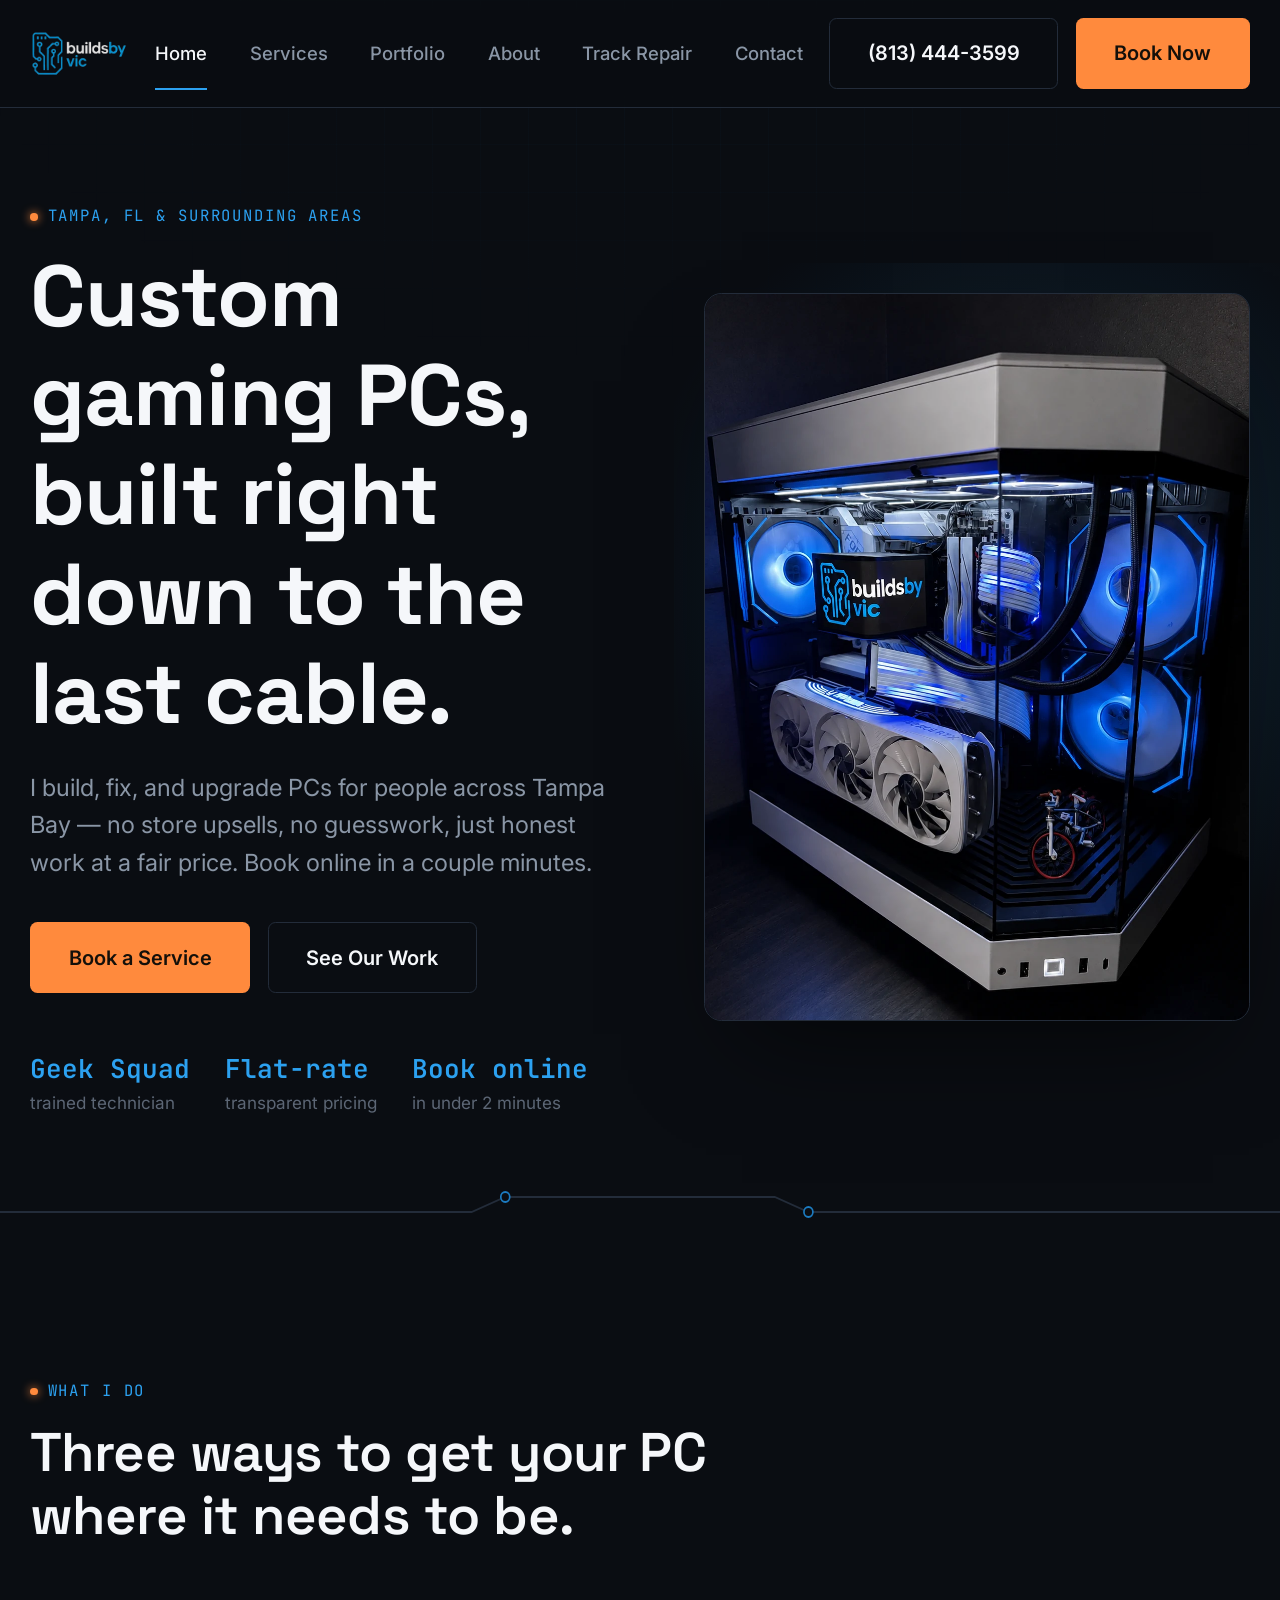
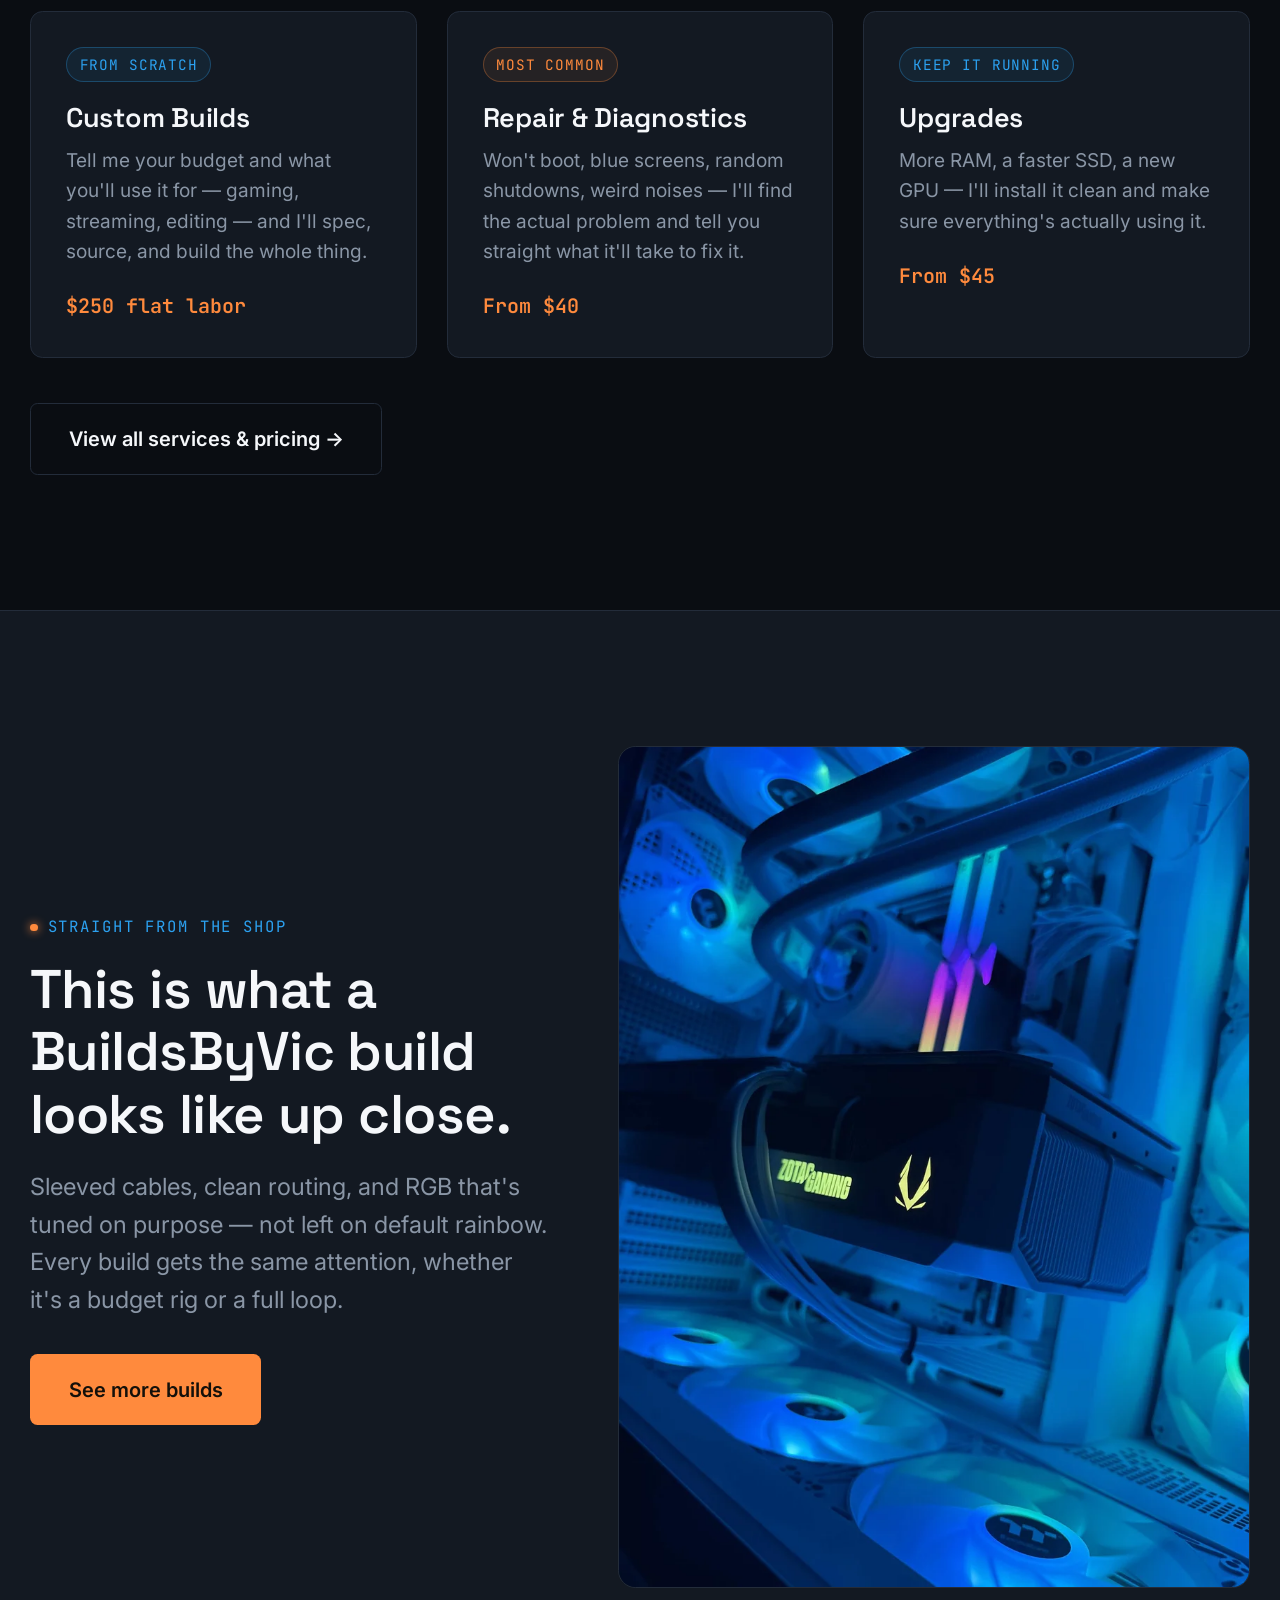
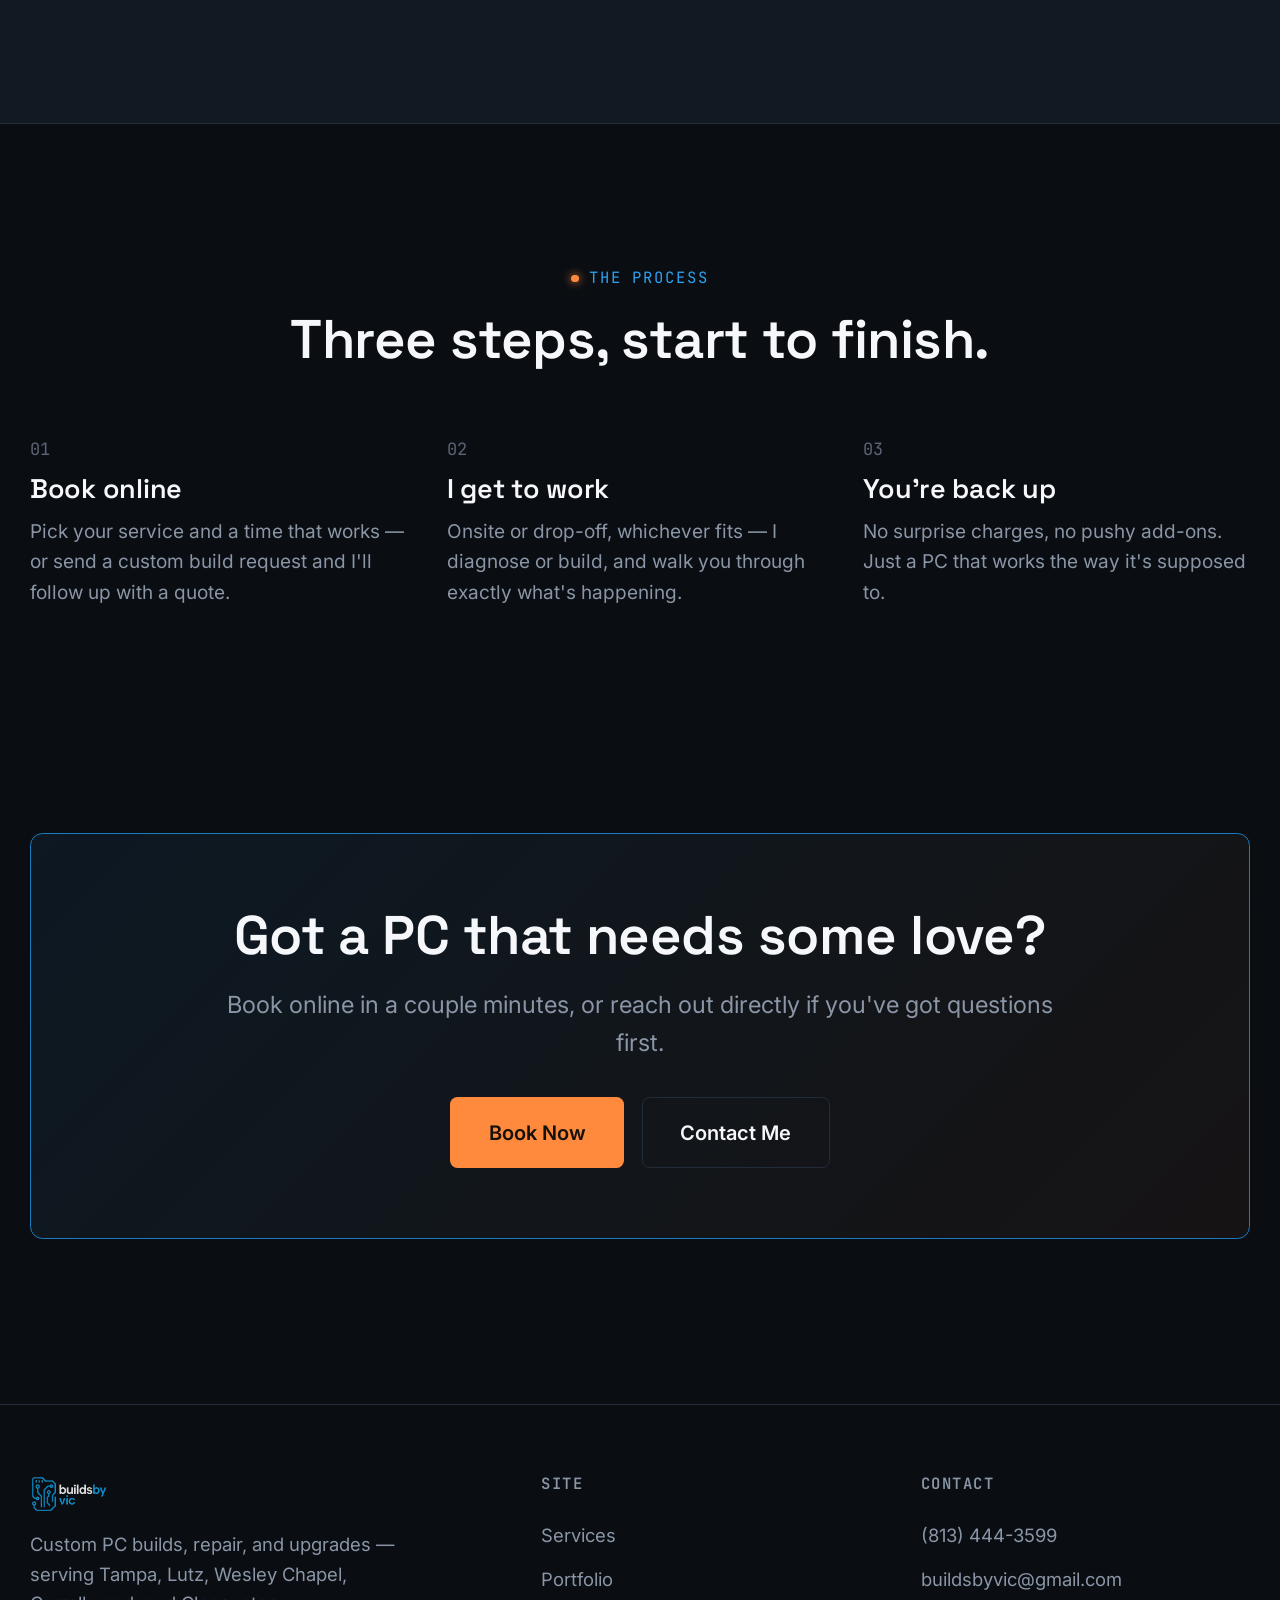
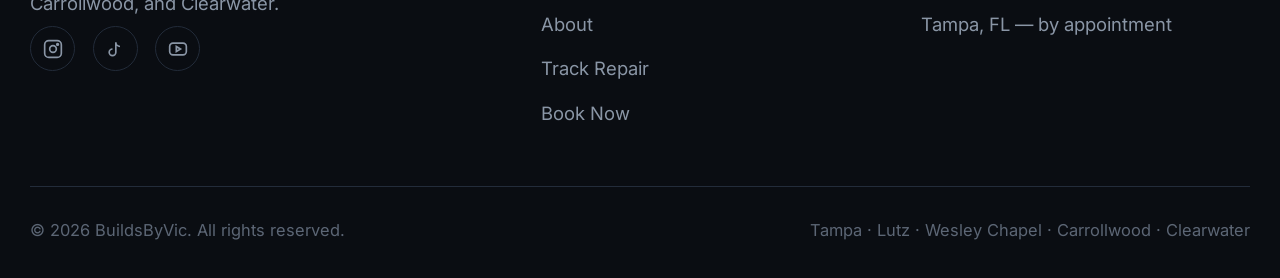
==== commit e0252f9c: "zoooooom" ====
--- a/index.html
+++ b/index.html
@@ -59,6 +59,7 @@
 </script>
 </head>
 <body>
+<div class="zoom-wrap">
 
 <nav class="nav">
   <div class="nav-inner">
@@ -84,7 +85,6 @@
     <a href="about.html">About</a>
     <a href="track.html">Track Repair</a>
     <a href="contact.html">Contact</a>
-    <a href="book.html">Book Now</a>
   </div>
 </nav>
 
@@ -98,7 +98,7 @@
   <div class="container split-2col" style="--col-a:1.05fr; --col-b:0.95fr; gap:56px;">
     <div class="reveal in">
       <div class="eyebrow">Tampa, FL &amp; surrounding areas</div>
-      <h1>Custom gaming PCs,<br>built right down<br>to the last cable.</h1>
+      <h1>Custom gaming PCs, built right down to the last cable.</h1>
       <p class="lede" style="margin-top:20px;">I build, fix, and upgrade PCs for people across Tampa Bay — no store upsells, no guesswork, just honest work at a fair price. Book online in a couple minutes.</p>
       <div style="display:flex; gap:14px; margin-top:32px; flex-wrap:wrap;">
         <a href="book.html" class="btn btn-primary">Book a Service</a>
@@ -259,5 +259,6 @@
 
 <script>document.getElementById('year').textContent = new Date().getFullYear();</script>
 <script src="js/main.js"></script>
+</div>
 </body>
 </html>
--- a/css/style.css
+++ b/css/style.css
@@ -34,6 +34,14 @@
 
 html { scroll-behavior: smooth; }
 
+/* Desktop-only zoom: scales the whole page (type, spacing, images) up an
+   extra ~25% beyond the base sizes below, matching the more "zoomed in"
+   feel the site had under manual 150% browser zoom. Mobile is completely
+   untouched — this only applies above the nav's own desktop breakpoint. */
+@media (min-width: 861px) {
+  .zoom-wrap { zoom: 1.25; }
+}
+
 @media (prefers-reduced-motion: reduce) {
   html { scroll-behavior: auto; }
   * { animation-duration: 0.01ms !important; animation-iteration-count: 1 !important; transition-duration: 0.01ms !important; }
@@ -521,8 +529,35 @@
   aspect-ratio: 3 / 4;
   transition: border-color 0.2s ease;
   cursor: pointer;
+  scroll-margin-top: 100px;
 }
 .portfolio-card:hover { border-color: var(--blue-dim); }
+
+/* Highlight pulse lives on a pseudo-element, not the card itself — the card
+   already has its own `animation` (the .reveal fade-in), and two classes
+   setting `animation` on the same element cancel each other out via cascade
+   rather than combining, which left highlighted cards stuck invisible. */
+.portfolio-card.highlight-target::after {
+  content: "";
+  position: absolute;
+  inset: 0;
+  border-radius: var(--radius);
+  pointer-events: none;
+  border: 2px solid var(--blue);
+  animation: highlightPulse 1.1s ease-out 2;
+}
+@keyframes highlightPulse {
+  0% { box-shadow: 0 0 0 0 rgba(44,161,240,0.65); opacity: 1; }
+  70% { box-shadow: 0 0 0 16px rgba(44,161,240,0); opacity: 1; }
+  100% { box-shadow: 0 0 0 0 rgba(44,161,240,0); opacity: 0; }
+}
+@media (prefers-reduced-motion: reduce) {
+  .portfolio-card.highlight-target::after {
+    animation: none;
+    opacity: 1;
+    box-shadow: 0 0 0 3px rgba(44,161,240,0.35);
+  }
+}
 
 .portfolio-card img {
   width: 100%;
@@ -658,3 +693,108 @@
 @media (prefers-reduced-motion: reduce) {
   .lightbox-card { transition: none; }
 }
+
+/* ---------- Testimonial carousel ---------- */
+
+.testimonial-carousel {
+  position: relative;
+}
+
+.testimonial-viewport {
+  overflow: hidden;
+  max-width: 640px;
+  margin: 0 auto;
+}
+
+.testimonial-track {
+  display: flex;
+  gap: 20px;
+  transition: transform 0.55s cubic-bezier(0.22, 1, 0.36, 1);
+}
+
+.testimonial-slide {
+  flex: 0 0 520px;
+  max-width: 520px;
+  opacity: 0.45;
+  filter: blur(1px) saturate(0.75);
+  transition: opacity 0.5s ease, filter 0.5s ease;
+}
+
+.testimonial-slide.active {
+  opacity: 1;
+  filter: none;
+}
+
+.testimonial-card {
+  background: var(--surface);
+  border: 1px solid var(--border);
+  border-radius: var(--radius);
+  padding: 44px 48px;
+  min-height: 240px;
+  display: flex;
+  flex-direction: column;
+  justify-content: center;
+  height: 100%;
+  box-sizing: border-box;
+}
+
+.testimonial-card .stars {
+  color: var(--amber);
+  letter-spacing: 0.08em;
+  font-size: 1.05rem;
+}
+
+.testimonial-card p {
+  color: var(--white);
+  font-size: 1.08rem;
+  line-height: 1.6;
+  margin-top: 18px;
+}
+
+.testimonial-card .attribution {
+  margin-top: 20px;
+  color: var(--slate-dim);
+  font-size: 0.88rem;
+}
+
+.testimonial-card .see-build {
+  display: inline-block;
+  margin-top: 12px;
+  font-size: 0.8rem;
+  color: var(--blue);
+}
+
+.testimonial-dots {
+  display: flex;
+  justify-content: center;
+  gap: 10px;
+  margin-top: 28px;
+}
+
+.testimonial-dots .dot {
+  width: 9px;
+  height: 9px;
+  border-radius: 50%;
+  background: var(--border);
+  border: none;
+  padding: 0;
+  cursor: pointer;
+  transition: background 0.2s ease, transform 0.2s ease;
+}
+
+.testimonial-dots .dot.active {
+  background: var(--blue);
+  transform: scale(1.35);
+}
+
+@media (max-width: 720px) {
+  .testimonial-viewport { max-width: 100%; }
+  .testimonial-slide { flex-basis: 100%; max-width: 100%; }
+  .testimonial-card { padding: 32px 26px; min-height: 0; }
+  .testimonial-card p { font-size: 1rem; }
+}
+
+@media (prefers-reduced-motion: reduce) {
+  .testimonial-track { transition: none; }
+  .testimonial-slide { transition: none; }
+}
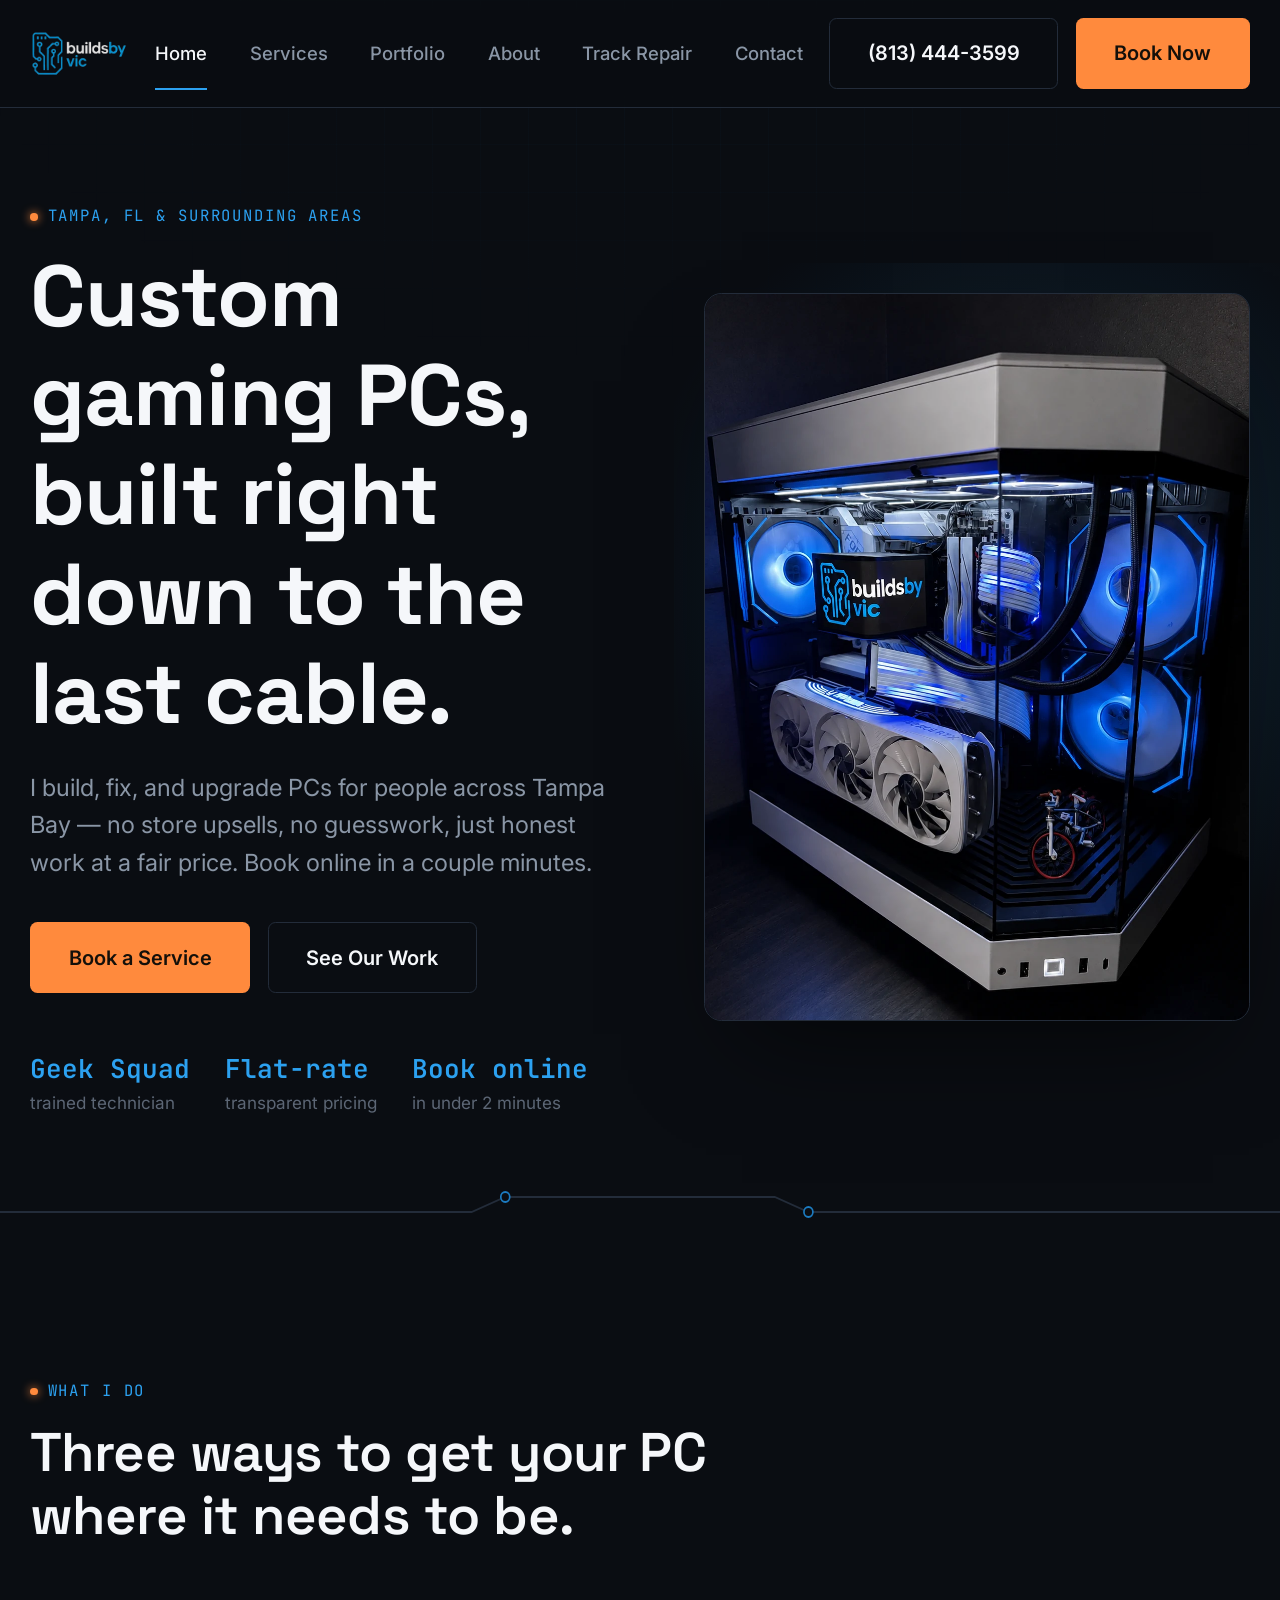
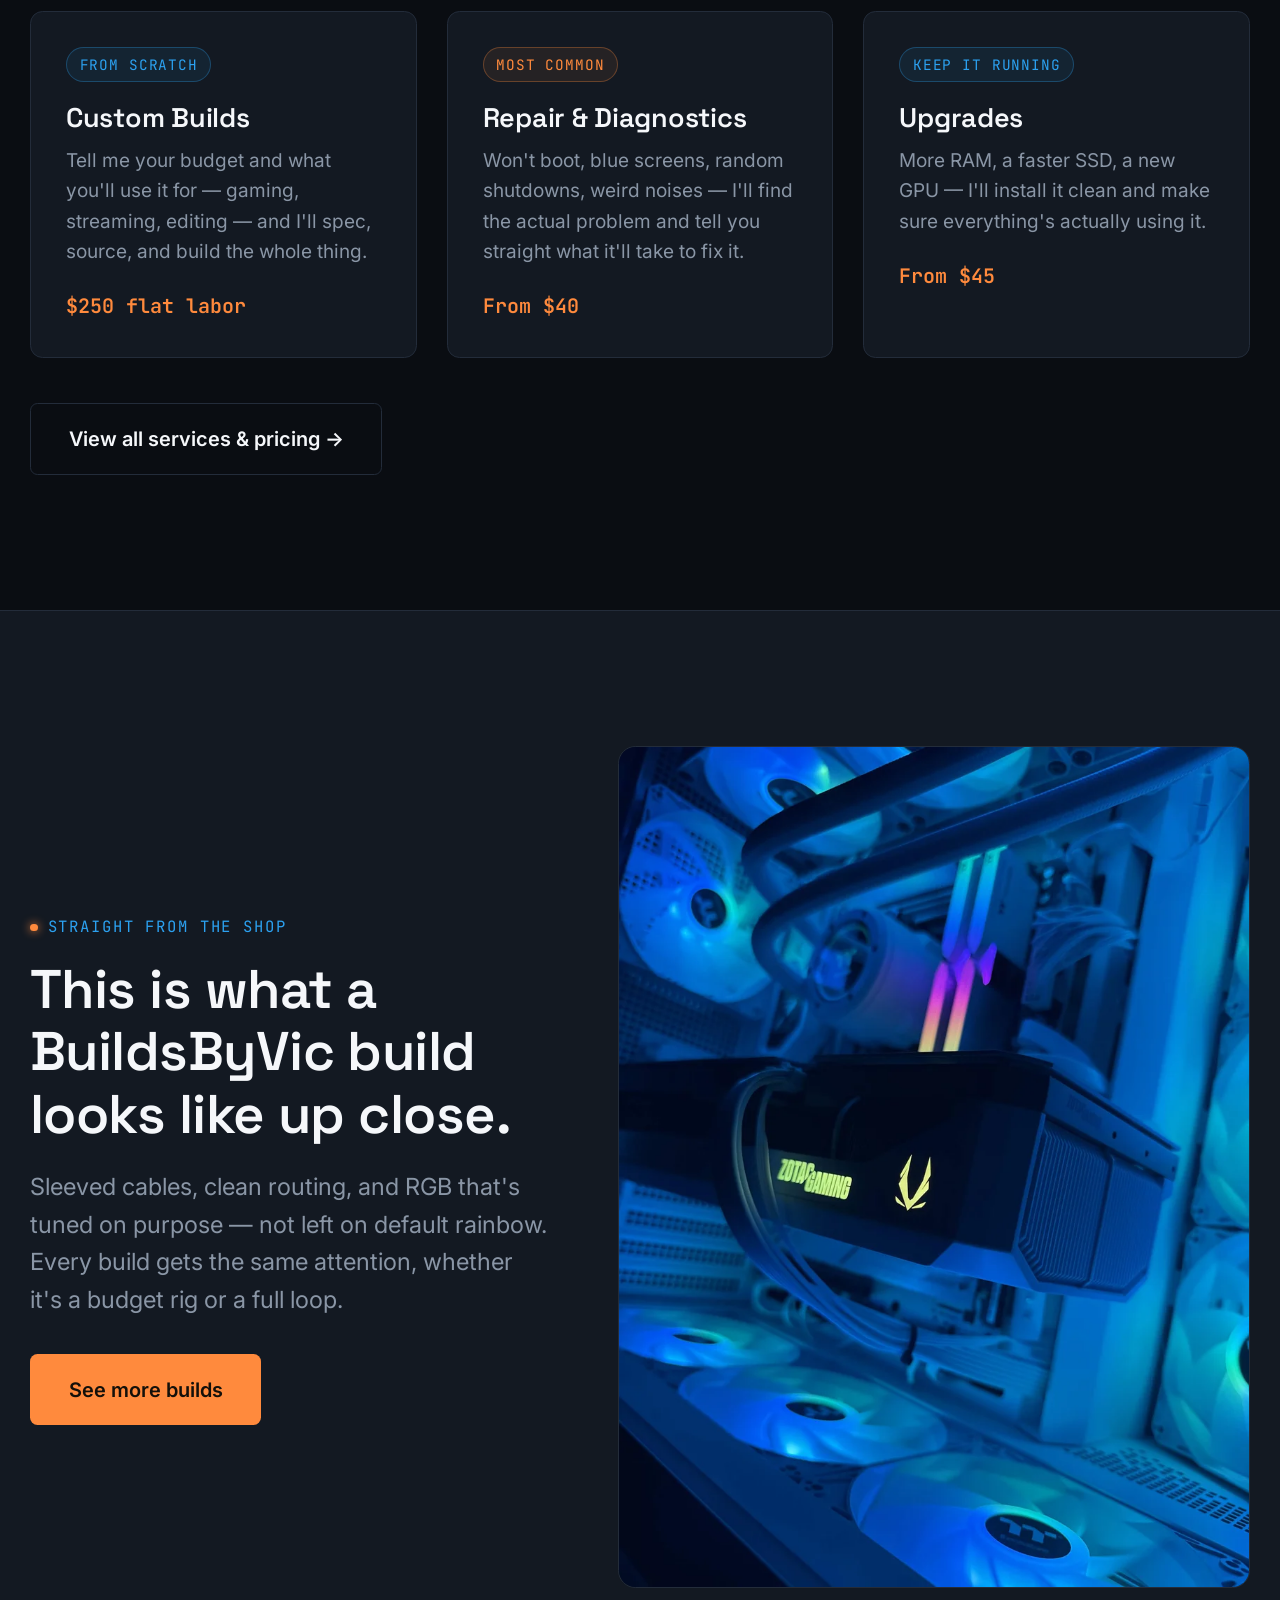
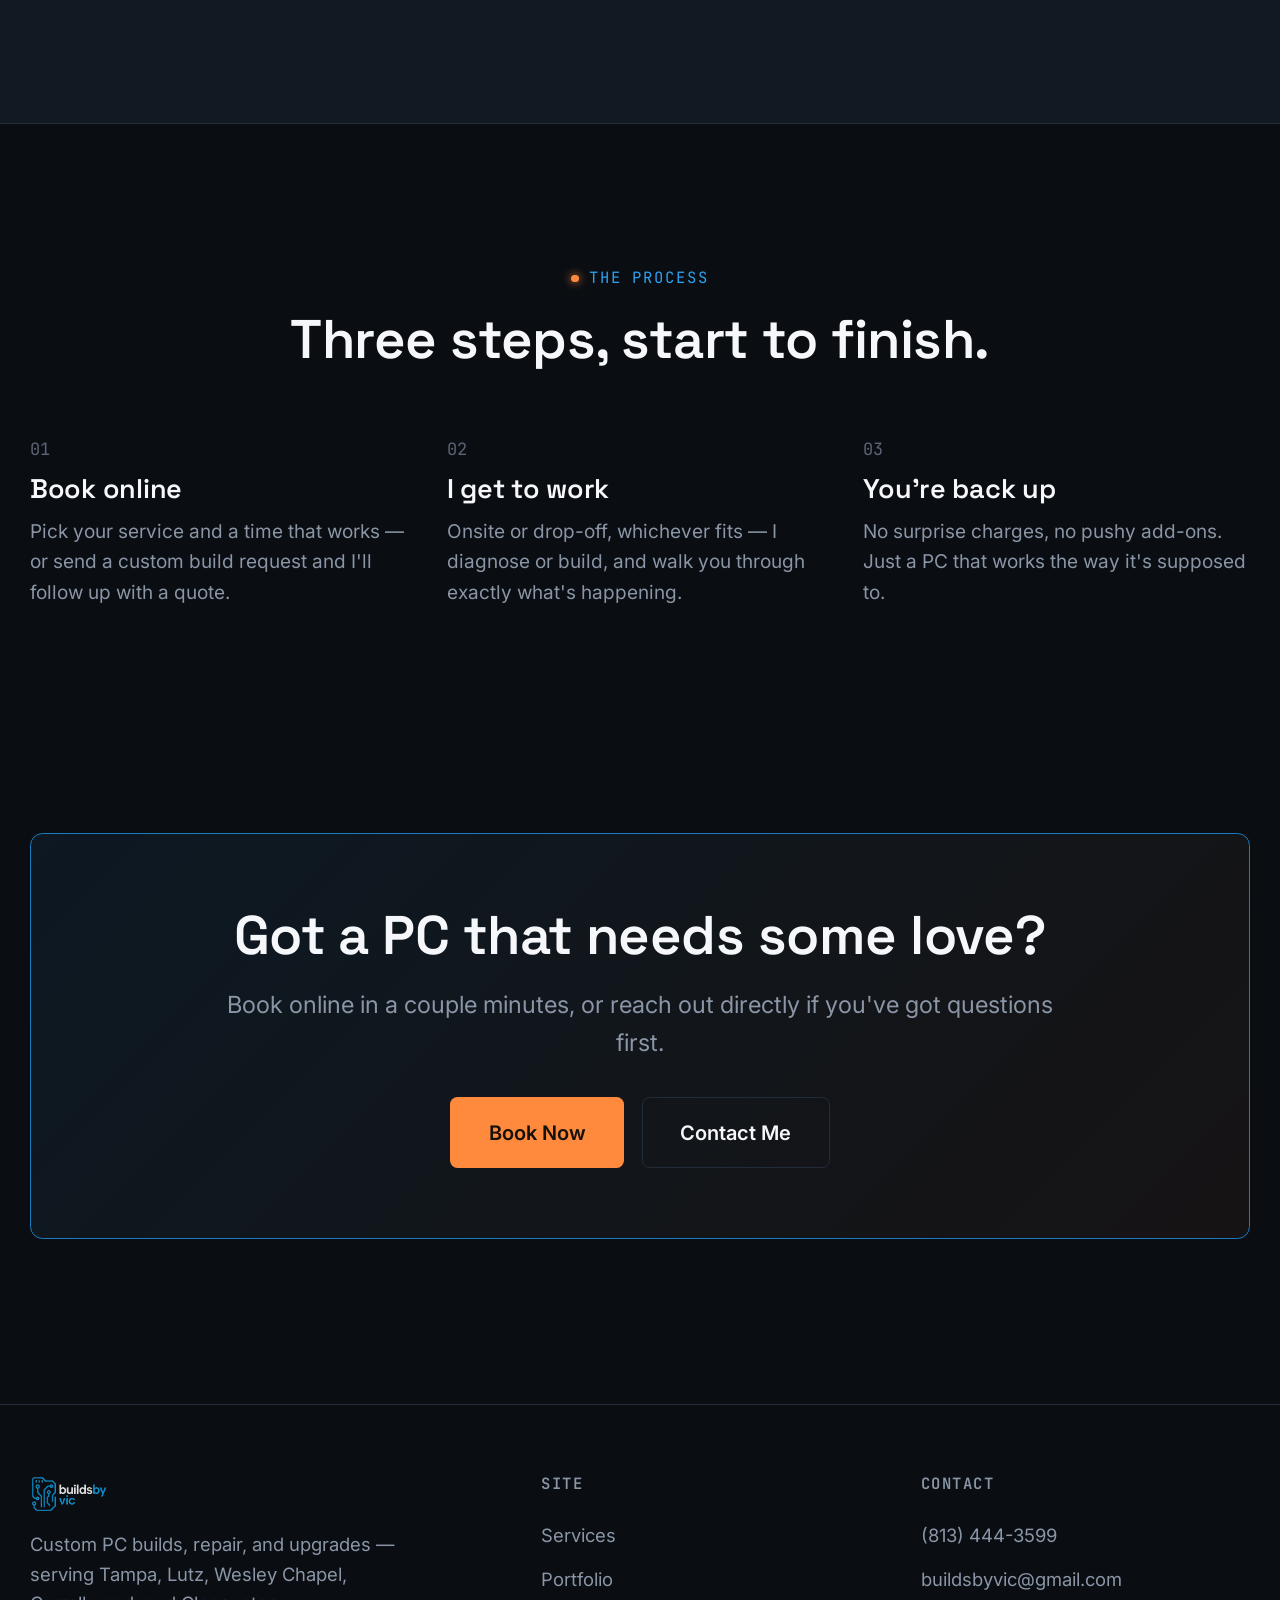
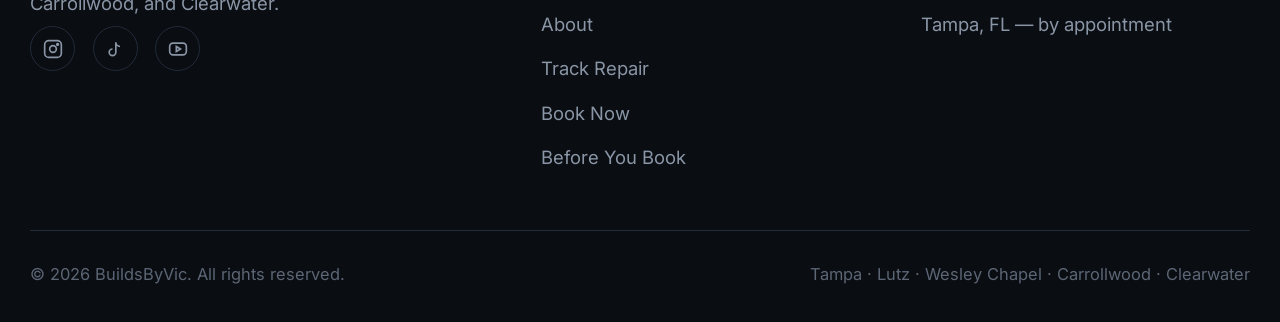
==== commit fa4d915e: "Before You Book page" ====
--- a/index.html
+++ b/index.html
@@ -242,6 +242,7 @@
         <a href="about.html">About</a>
         <a href="track.html">Track Repair</a>
         <a href="book.html">Book Now</a>
+        <a href="before-you-book.html">Before You Book</a>
       </div>
       <div class="footer-col">
         <h4>Contact</h4>
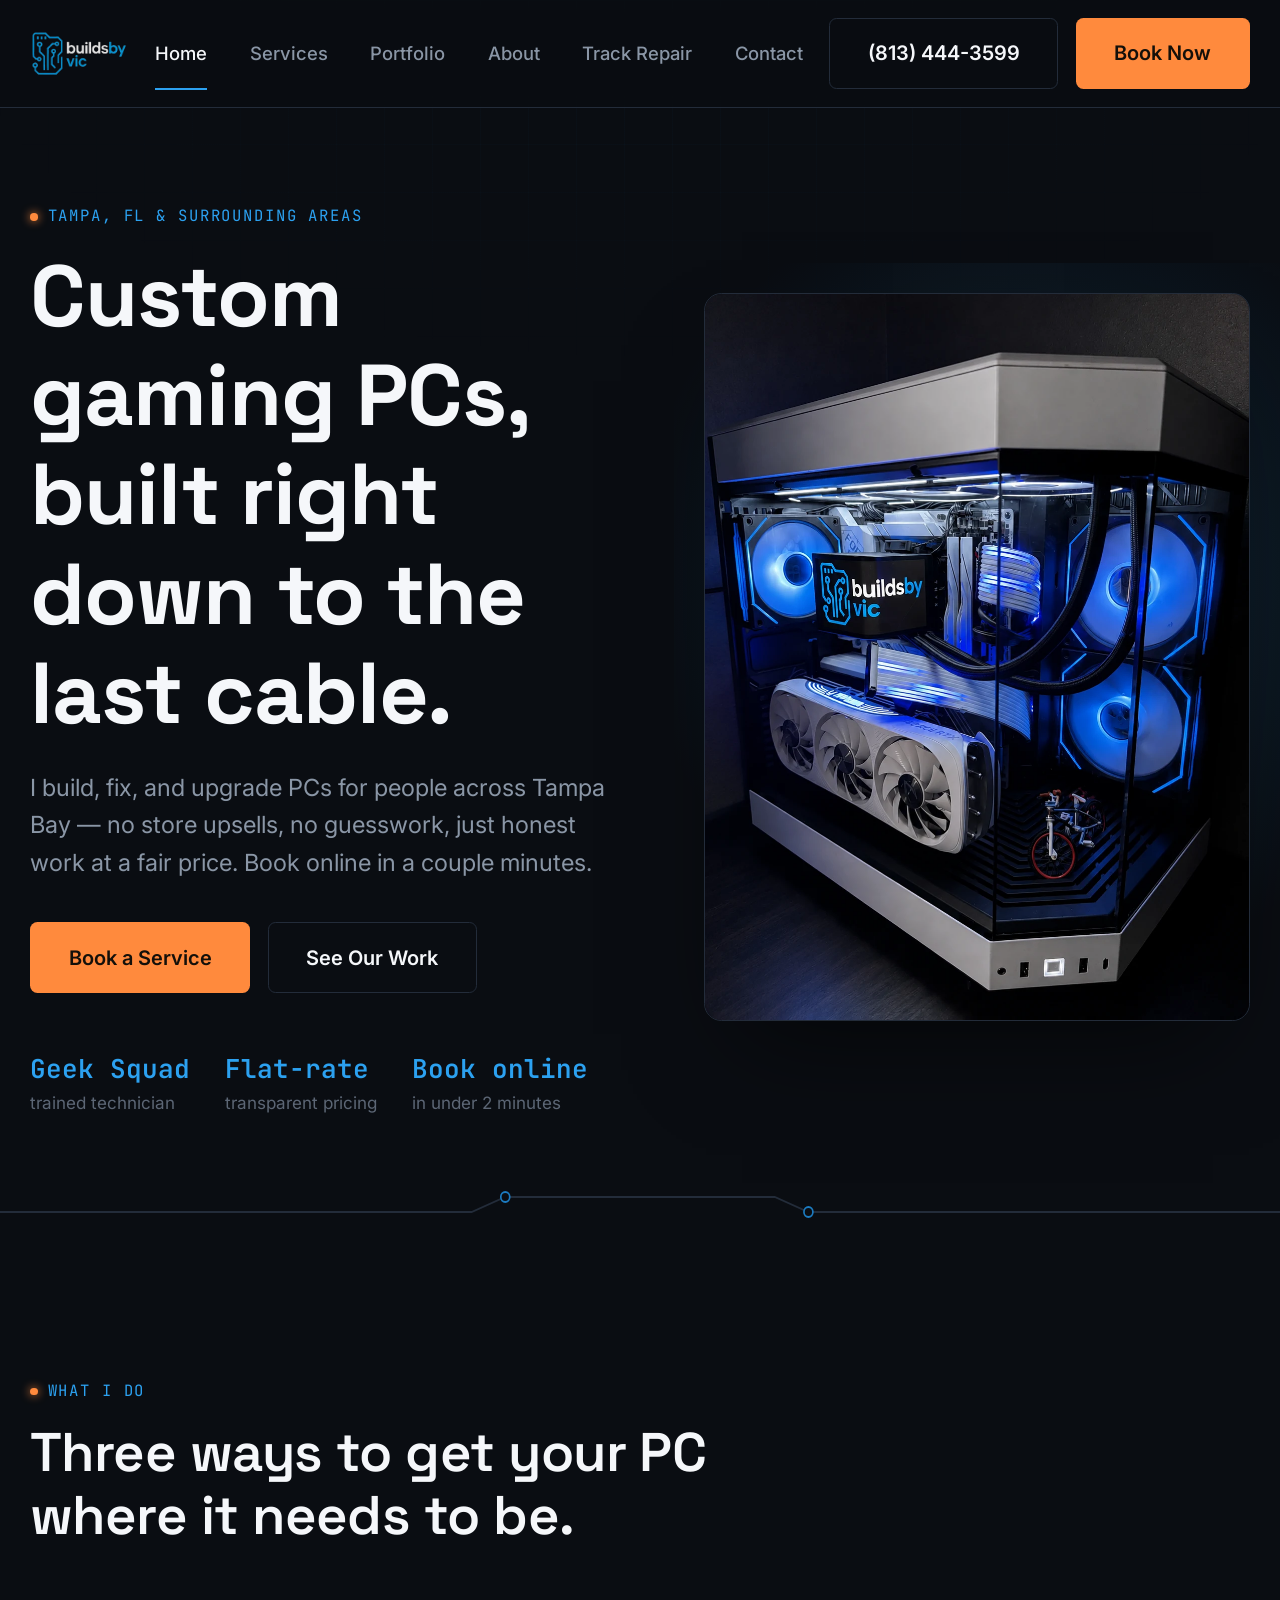
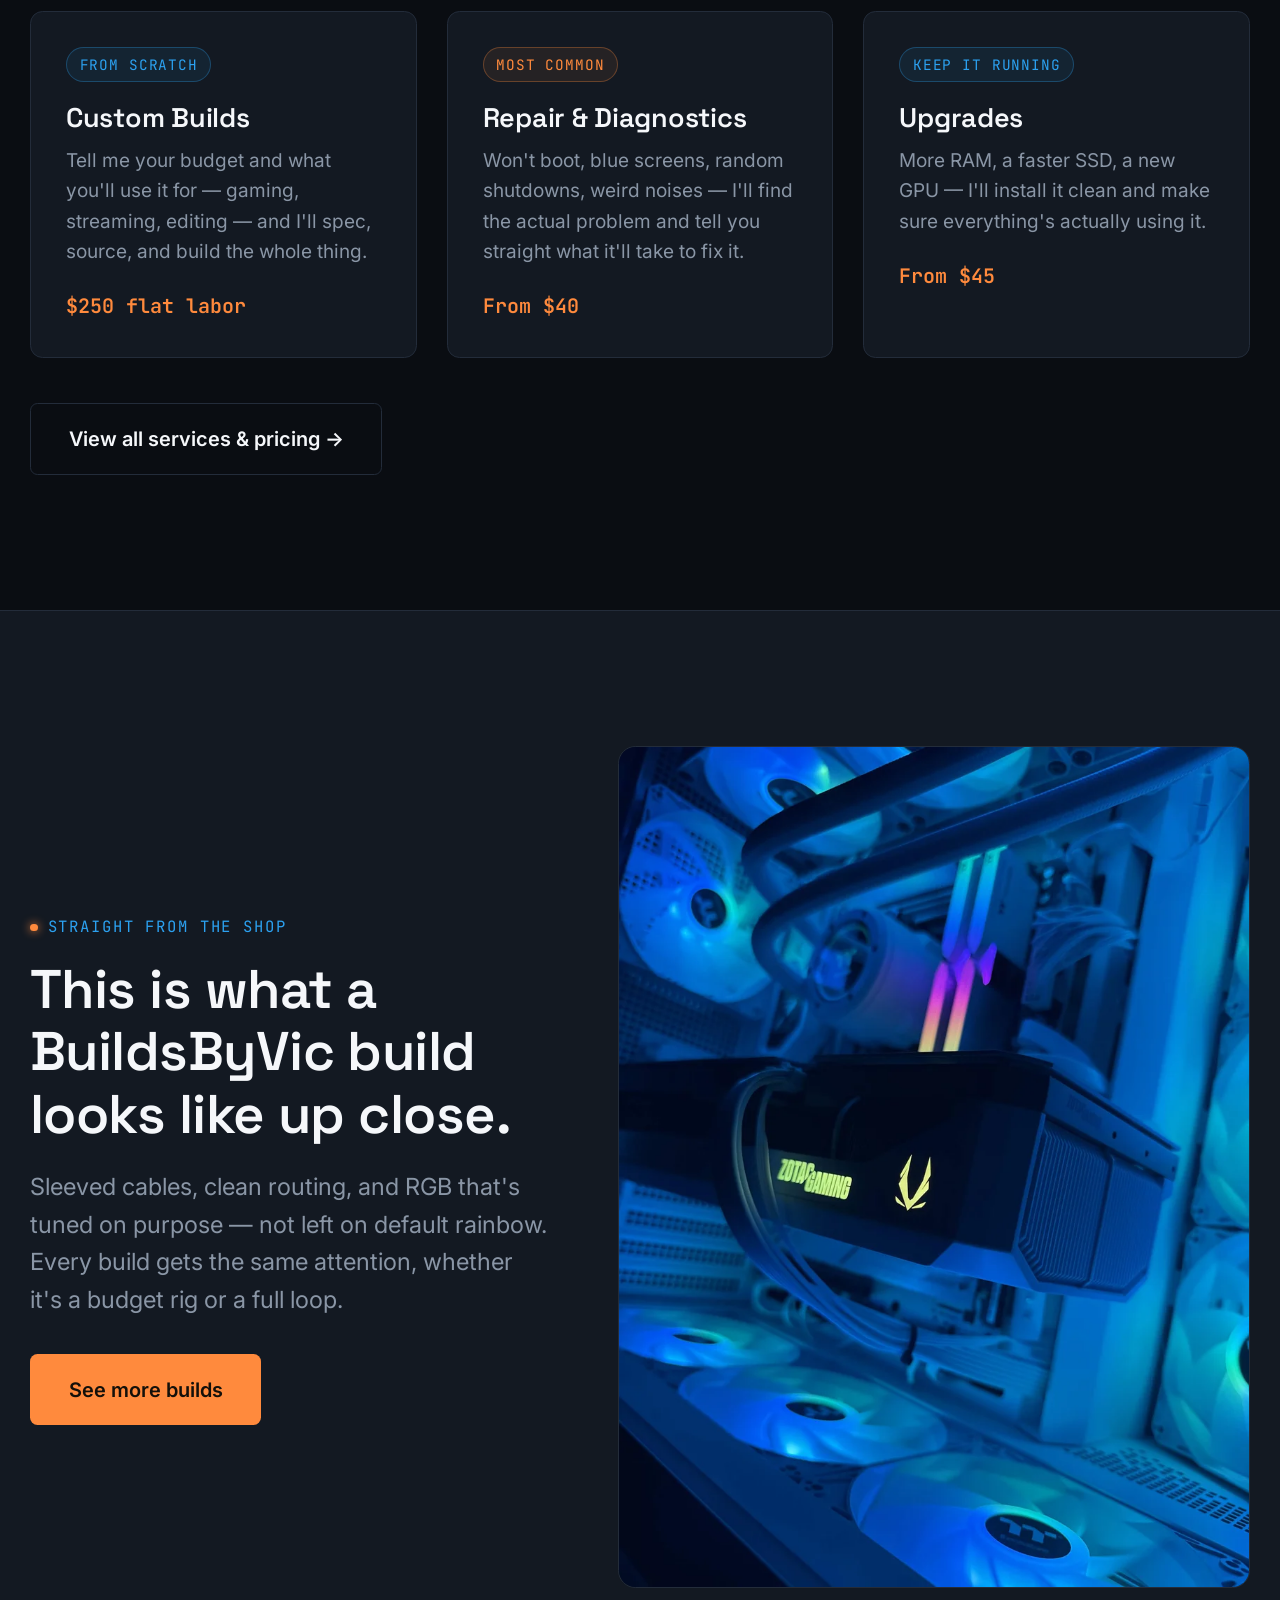
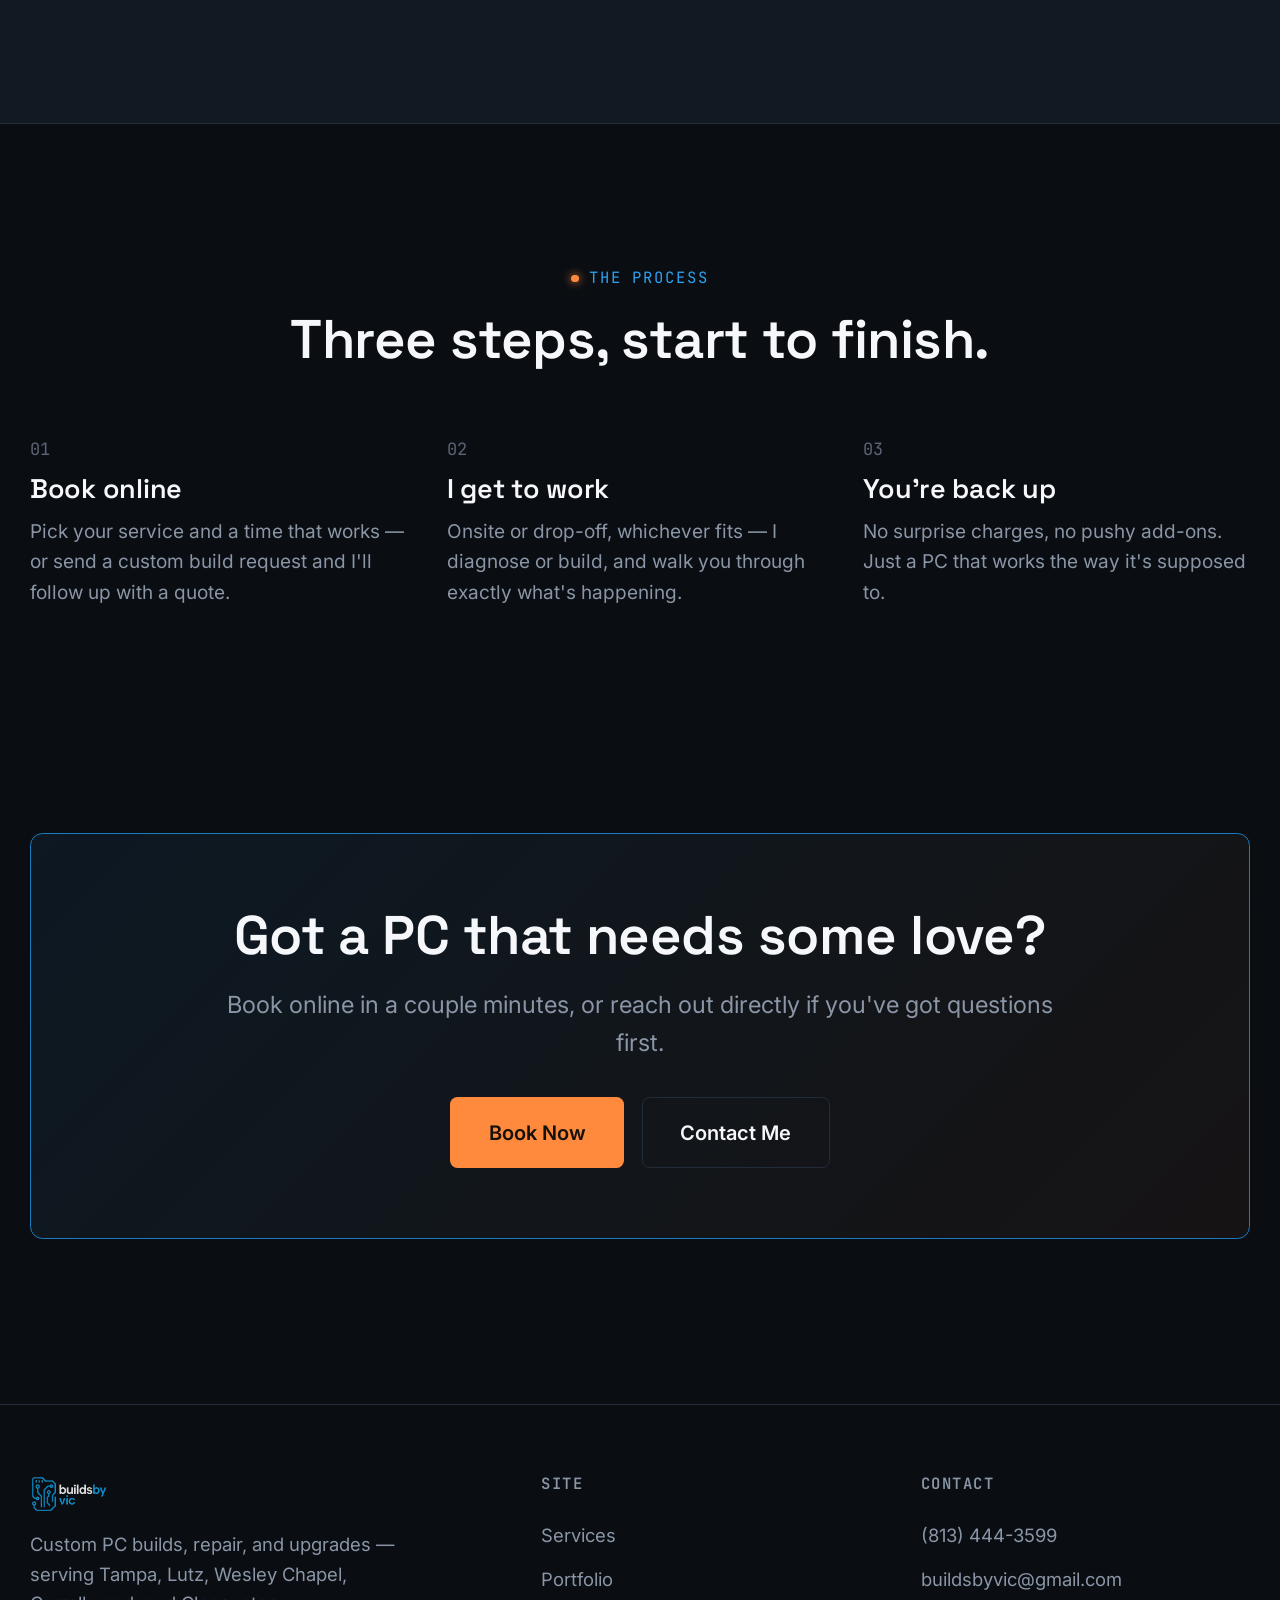
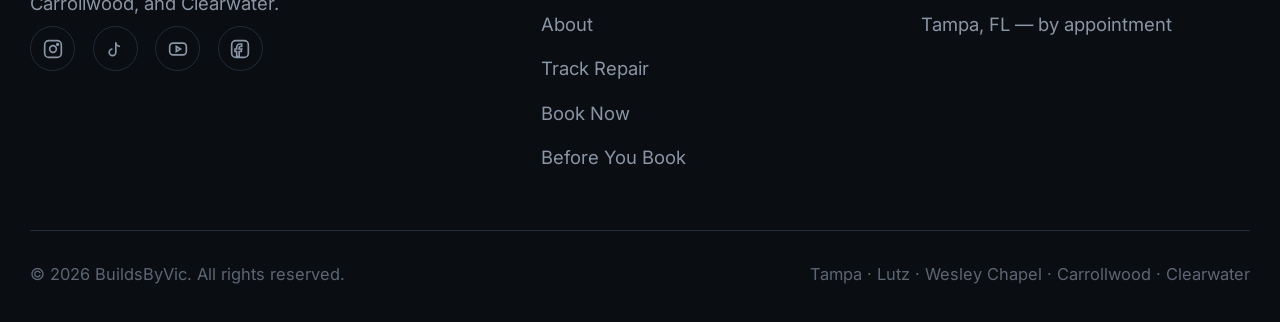
==== commit 77035542: "FB button" ====
--- a/index.html
+++ b/index.html
@@ -233,6 +233,7 @@
           <a href="https://instagram.com/buildsbyvic" aria-label="Instagram" target="_blank" rel="noopener"><svg viewBox="0 0 24 24" fill="none" stroke-width="2"><rect x="2" y="2" width="20" height="20" rx="5"/><circle cx="12" cy="12" r="4"/><circle cx="17.5" cy="6.5" r="1"/></svg></a>
           <a href="https://tiktok.com/@buildsbyvic" aria-label="TikTok" target="_blank" rel="noopener"><svg viewBox="0 0 24 24" fill="none" stroke-width="2"><path d="M9 12a4 4 0 1 0 4 4V4a5 5 0 0 0 5 5"/></svg></a>
           <a href="https://www.youtube.com/@BuildsByVic" aria-label="YouTube" target="_blank" rel="noopener"><svg viewBox="0 0 24 24" fill="none" stroke-width="2"><rect x="2" y="5" width="20" height="14" rx="4"/><path d="M10 9l5 3-5 3z"/></svg></a>
+          <a href="https://facebook.com/buildsbyvic" aria-label="Facebook" target="_blank" rel="noopener"><svg viewBox="0 0 24 24" fill="none" stroke-width="2"><rect x="2" y="2" width="20" height="20" rx="5"/><path d="M14 9h-1.5A1.5 1.5 0 0 0 11 10.5V12h3l-.5 3H11v6H8v-6H6v-3h2v-2a4 4 0 0 1 4-4h2z"/></svg></a>
         </div>
       </div>
       <div class="footer-col">
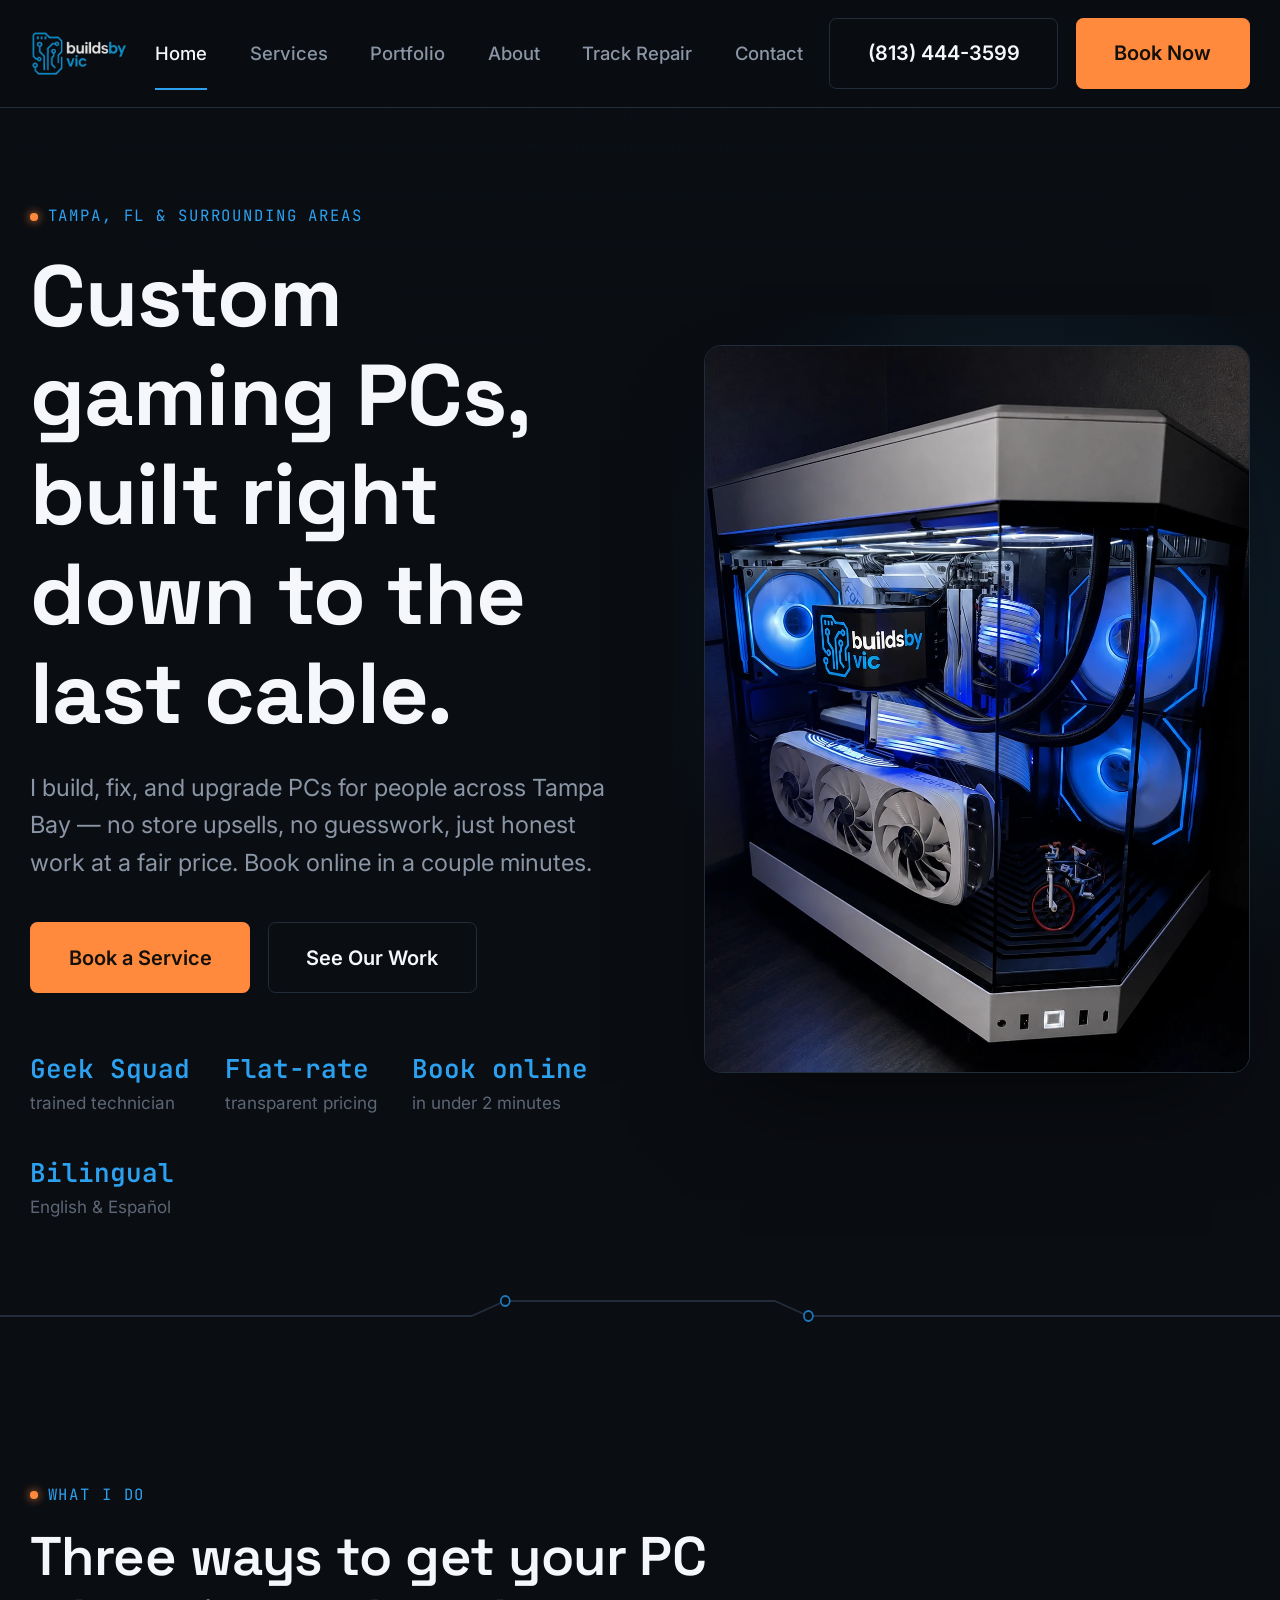
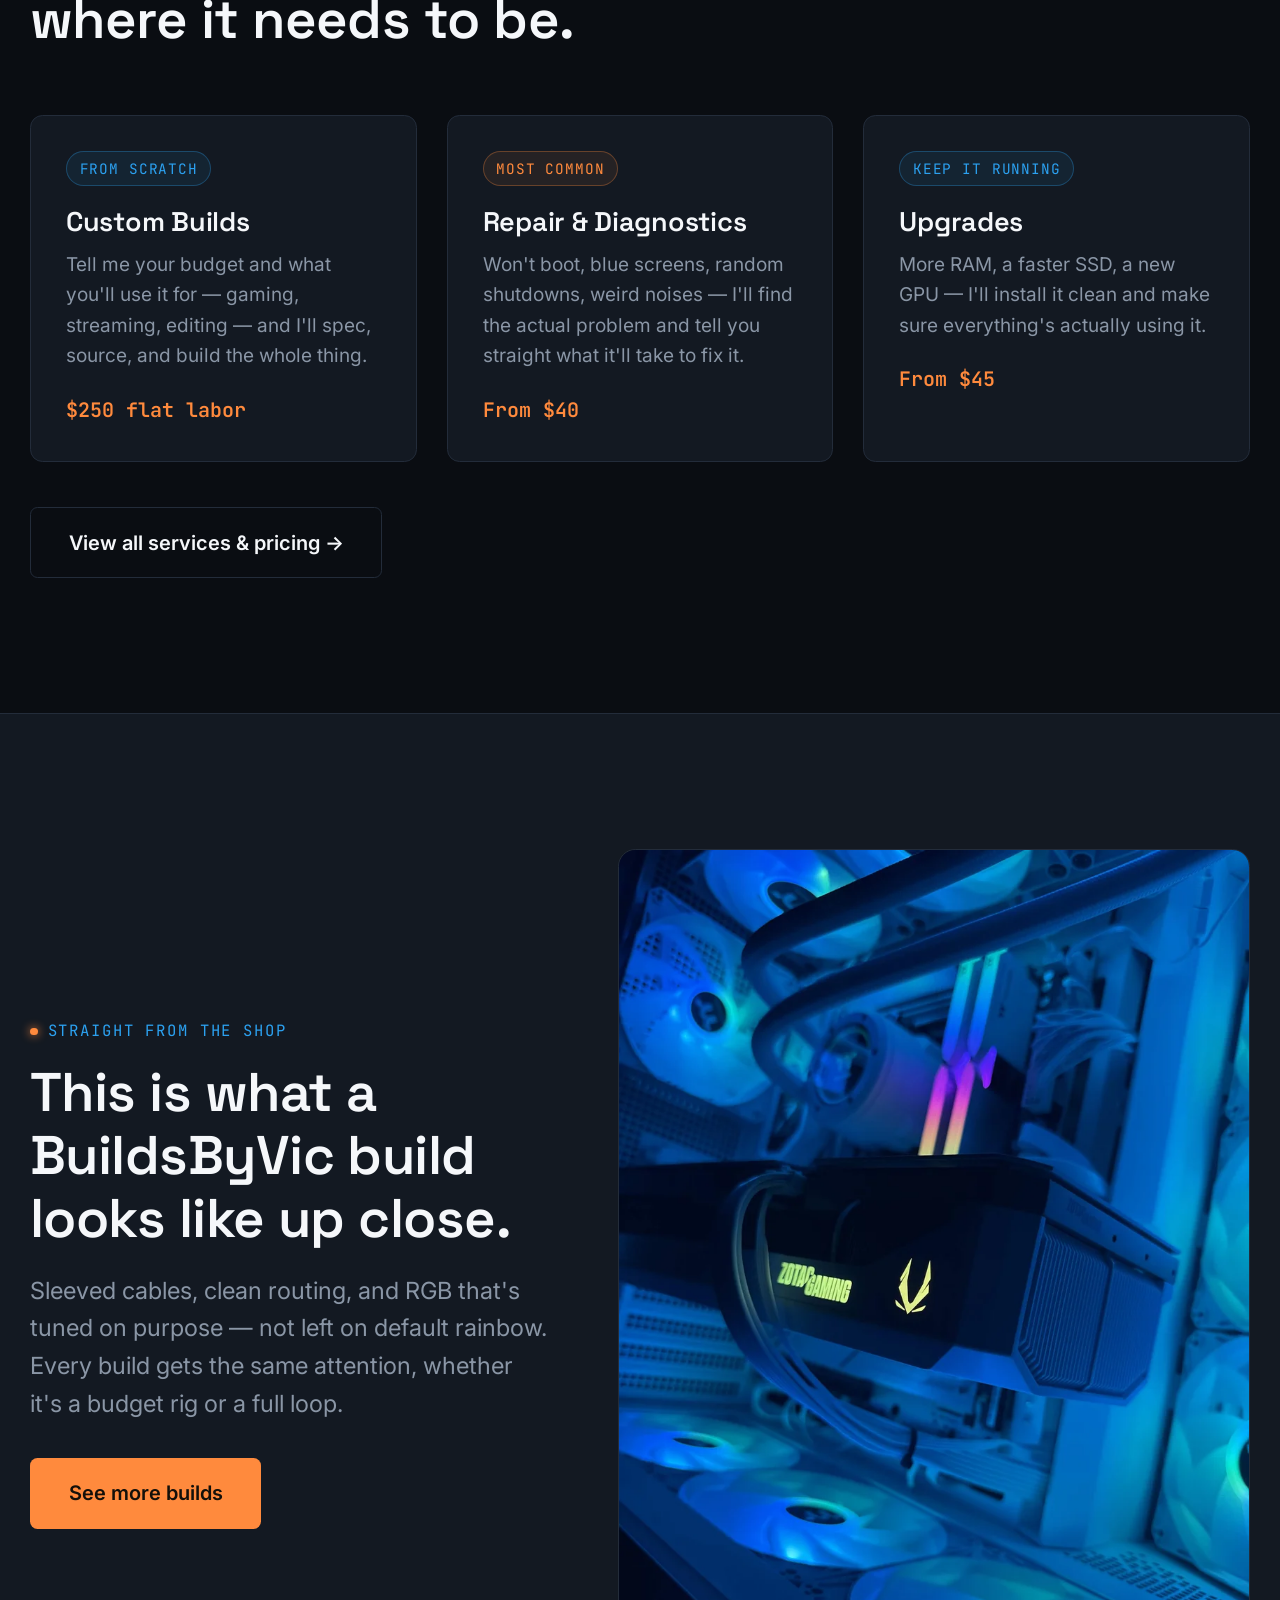
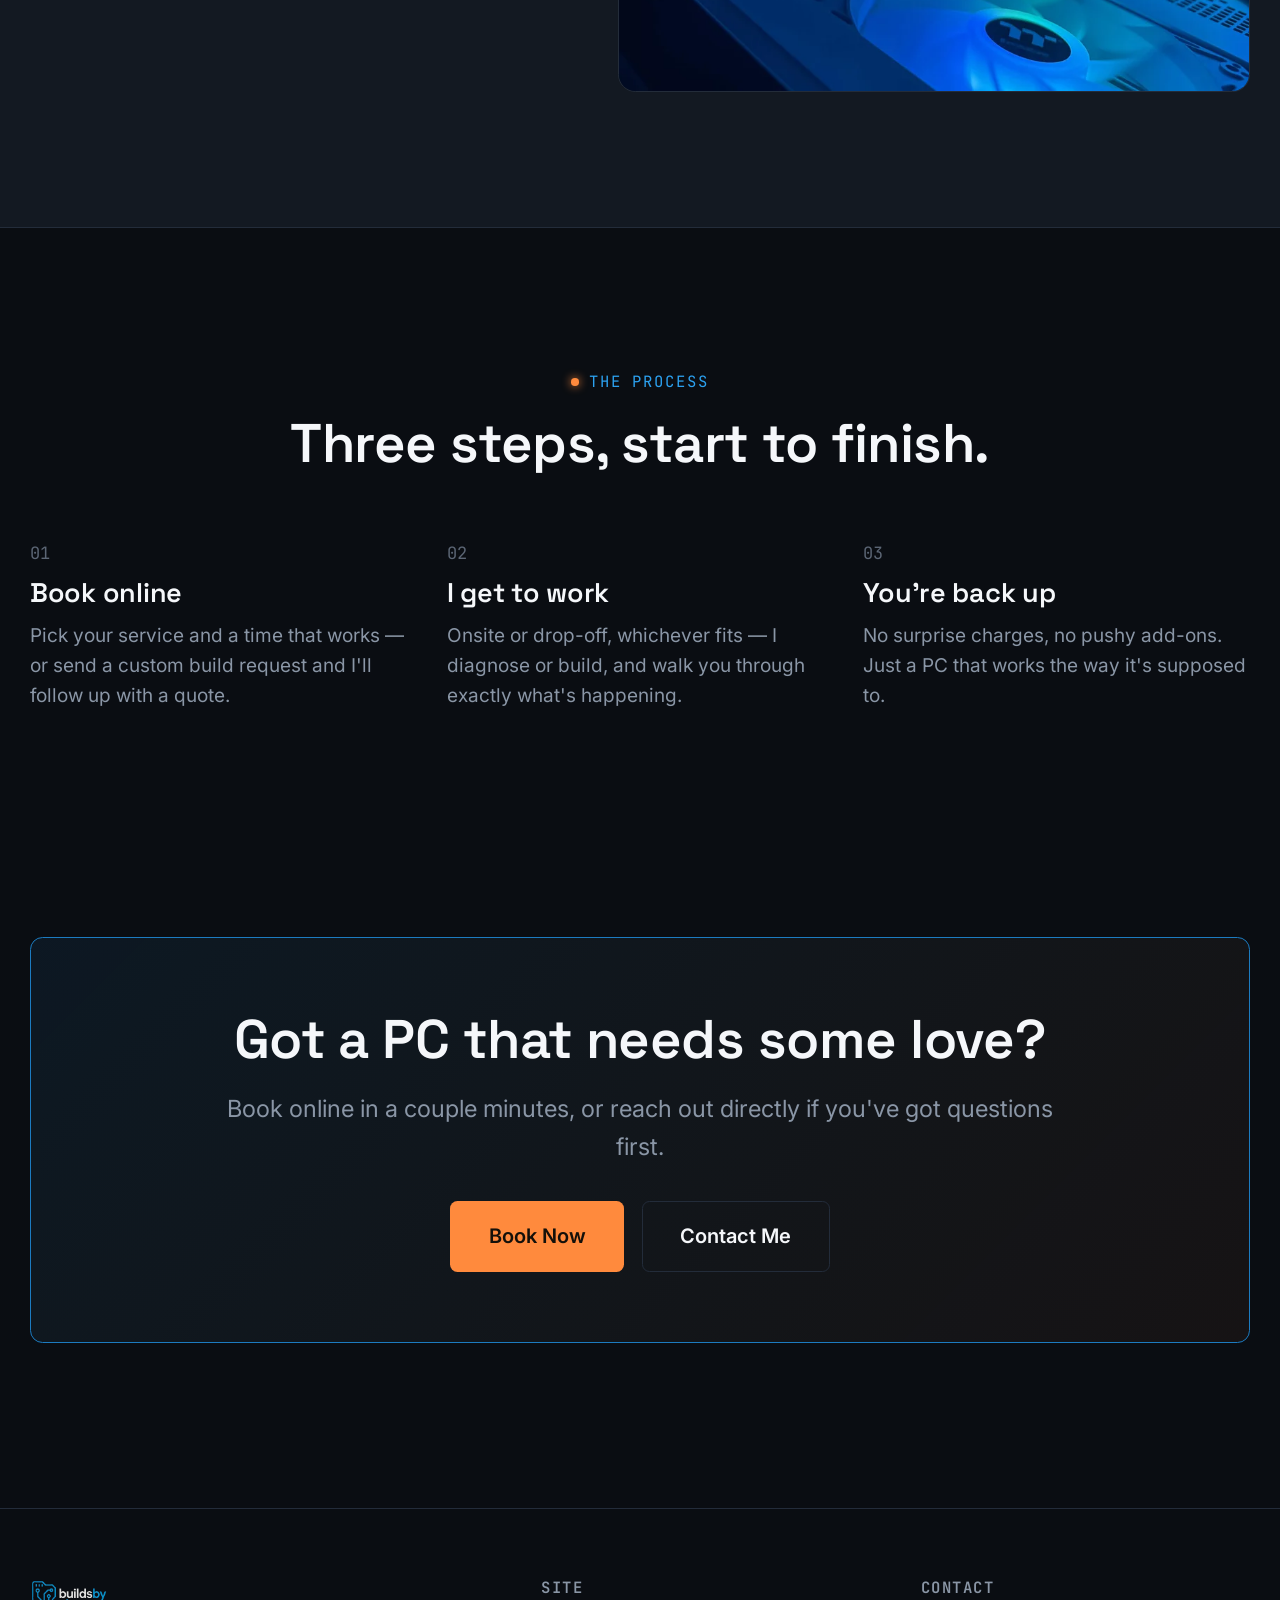
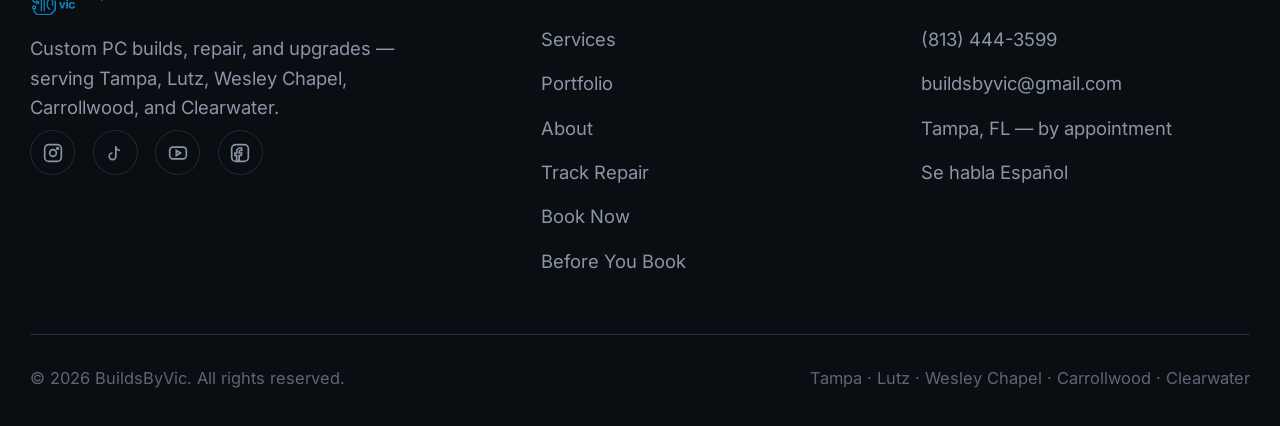
==== commit 8a43ebe6: "Advertise bilingual service (English & Español) more clearly Adds a direct, visible bilingual mentio" ====
--- a/index.html
+++ b/index.html
@@ -117,6 +117,10 @@
           <div class="mono" style="color:var(--blue); font-size:1.3rem; font-weight:600;">Book online</div>
           <div style="color:var(--slate-dim); font-size:0.85rem;">in under 2 minutes</div>
         </div>
+        <div>
+          <div class="mono" style="color:var(--blue); font-size:1.3rem; font-weight:600;">Bilingual</div>
+          <div style="color:var(--slate-dim); font-size:0.85rem;">English &amp; Español</div>
+        </div>
       </div>
     </div>
     <div class="reveal in" style="position:relative;">
@@ -250,6 +254,7 @@
         <a href="tel:8134443599">(813) 444-3599</a>
         <a href="mailto:buildsbyvic@gmail.com">buildsbyvic@gmail.com</a>
         <p>Tampa, FL — by appointment</p>
+        <p>Se habla Español</p>
       </div>
     </div>
     <div class="footer-bottom">
--- a/css/style.css
+++ b/css/style.css
@@ -694,6 +694,57 @@
   .lightbox-card { transition: none; }
 }
 
+.bio-hov {
+  color: var(--blue-dim);
+  border-bottom: 1px solid var(--blue-dim);
+  cursor: pointer;
+  transition: color 0.2s ease, border-color 0.2s ease;
+}
+.bio-hov:hover, .bio-hov:focus {
+  color: var(--blue);
+  border-color: var(--blue);
+}
+
+.bio-reveal-wrap { position: relative; padding-top: 110px; }
+.bio-text { margin: 0 420px 0 380px; }
+
+.bio-reveal-box {
+  position: absolute;
+  top: 0;
+  width: 300px;
+  height: 320px;
+  opacity: 0;
+  transition: opacity 0.3s ease, transform 0.3s ease;
+  background: var(--surface);
+  border: 1px solid var(--border);
+  border-radius: var(--radius);
+  overflow: hidden;
+  pointer-events: none;
+}
+.bio-reveal-box.bio-left { left: 0; transform: scale(0.85) translateX(-14px); }
+.bio-reveal-box.bio-right { right: 0; transform: scale(0.85) translateX(14px); }
+.bio-reveal-box.active { opacity: 1; }
+.bio-reveal-box.active.bio-left { transform: scale(1) translateX(0); }
+.bio-reveal-box.active.bio-right { transform: scale(1) translateX(0); }
+.bio-reveal-box img {
+  width: 100%;
+  height: 100%;
+  object-fit: cover;
+  display: block;
+}
+
+#bio-reveal-4 { width: 400px; height: 225px; }
+#bio-reveal-6 { width: 360px; height: 270px; }
+#bio-reveal-4 img, #bio-reveal-6 img { object-fit: contain; }
+
+@media (max-width: 860px) {
+  .bio-text { margin: 0; }
+  .bio-reveal-box { display: none; }
+}
+@media (prefers-reduced-motion: reduce) {
+  .bio-reveal-box { transition: none; }
+}
+
 /* ---------- Testimonial carousel ---------- */
 
 .testimonial-carousel {
